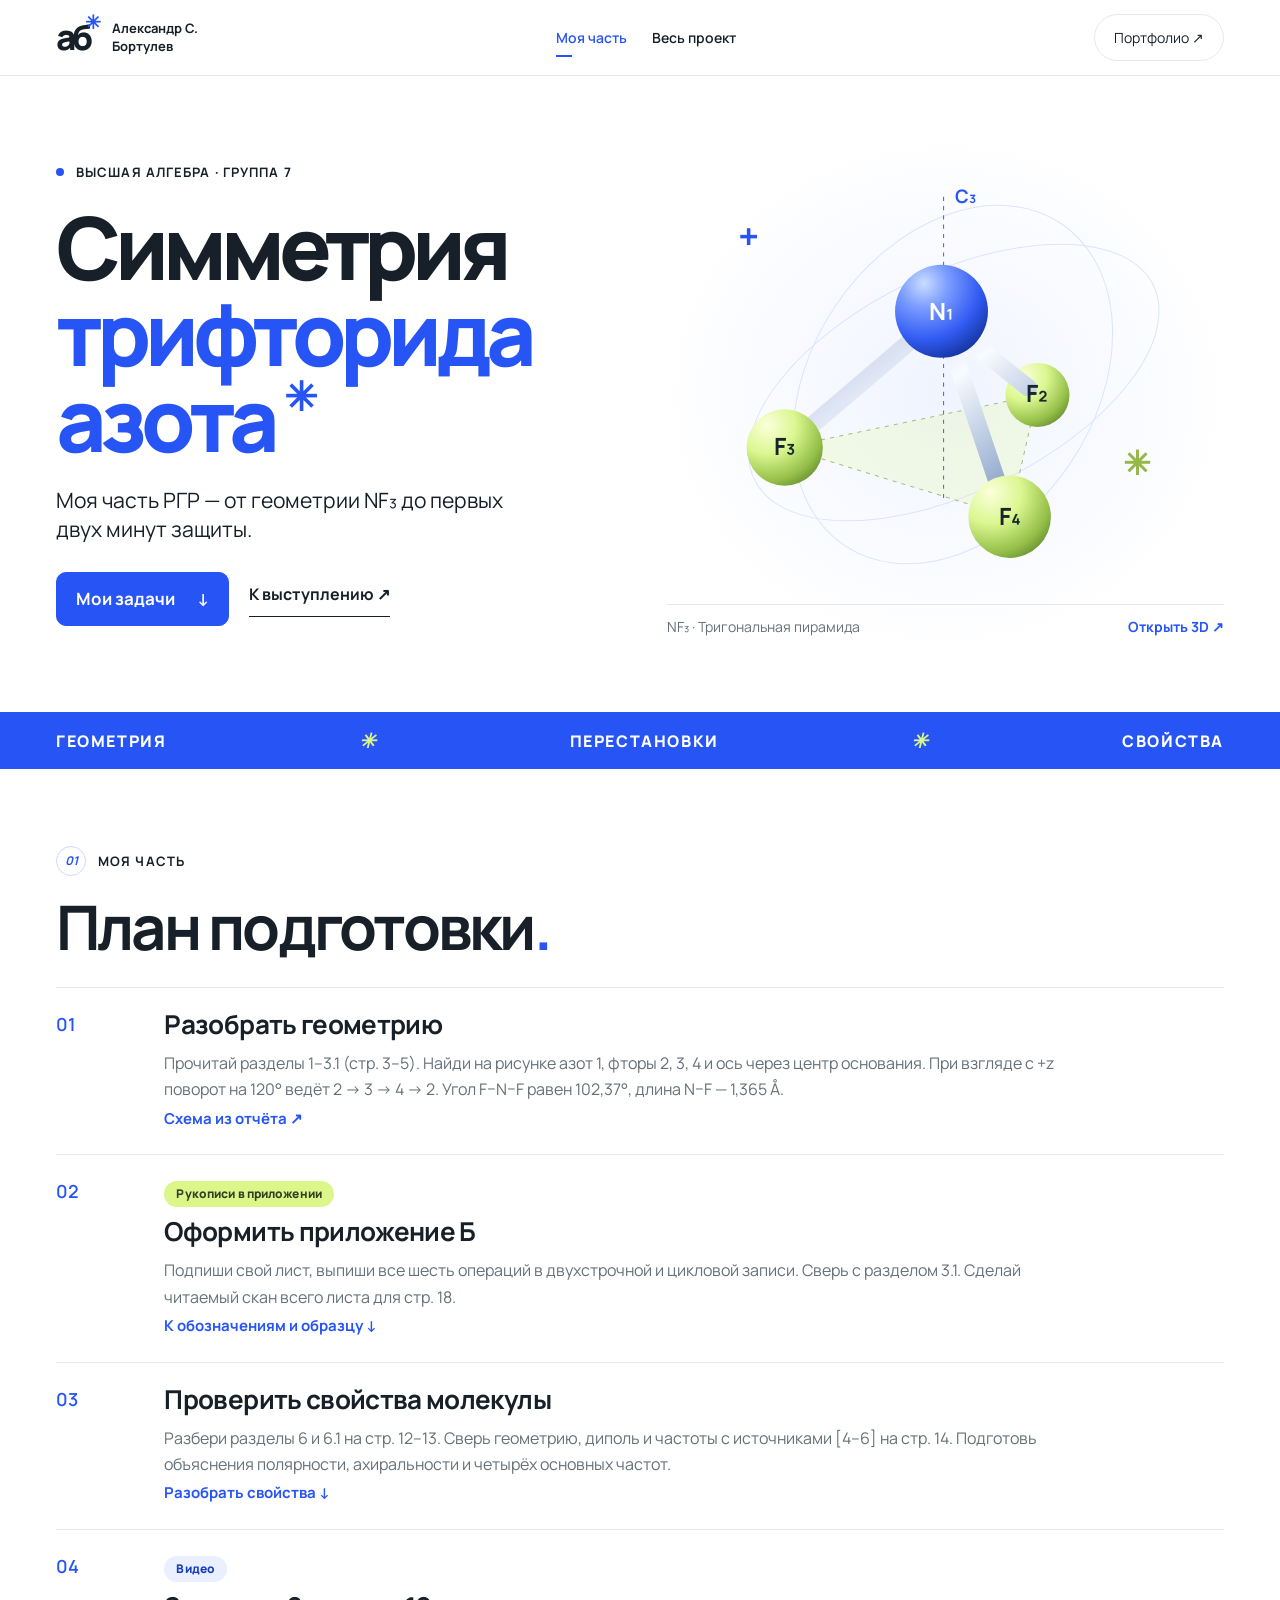
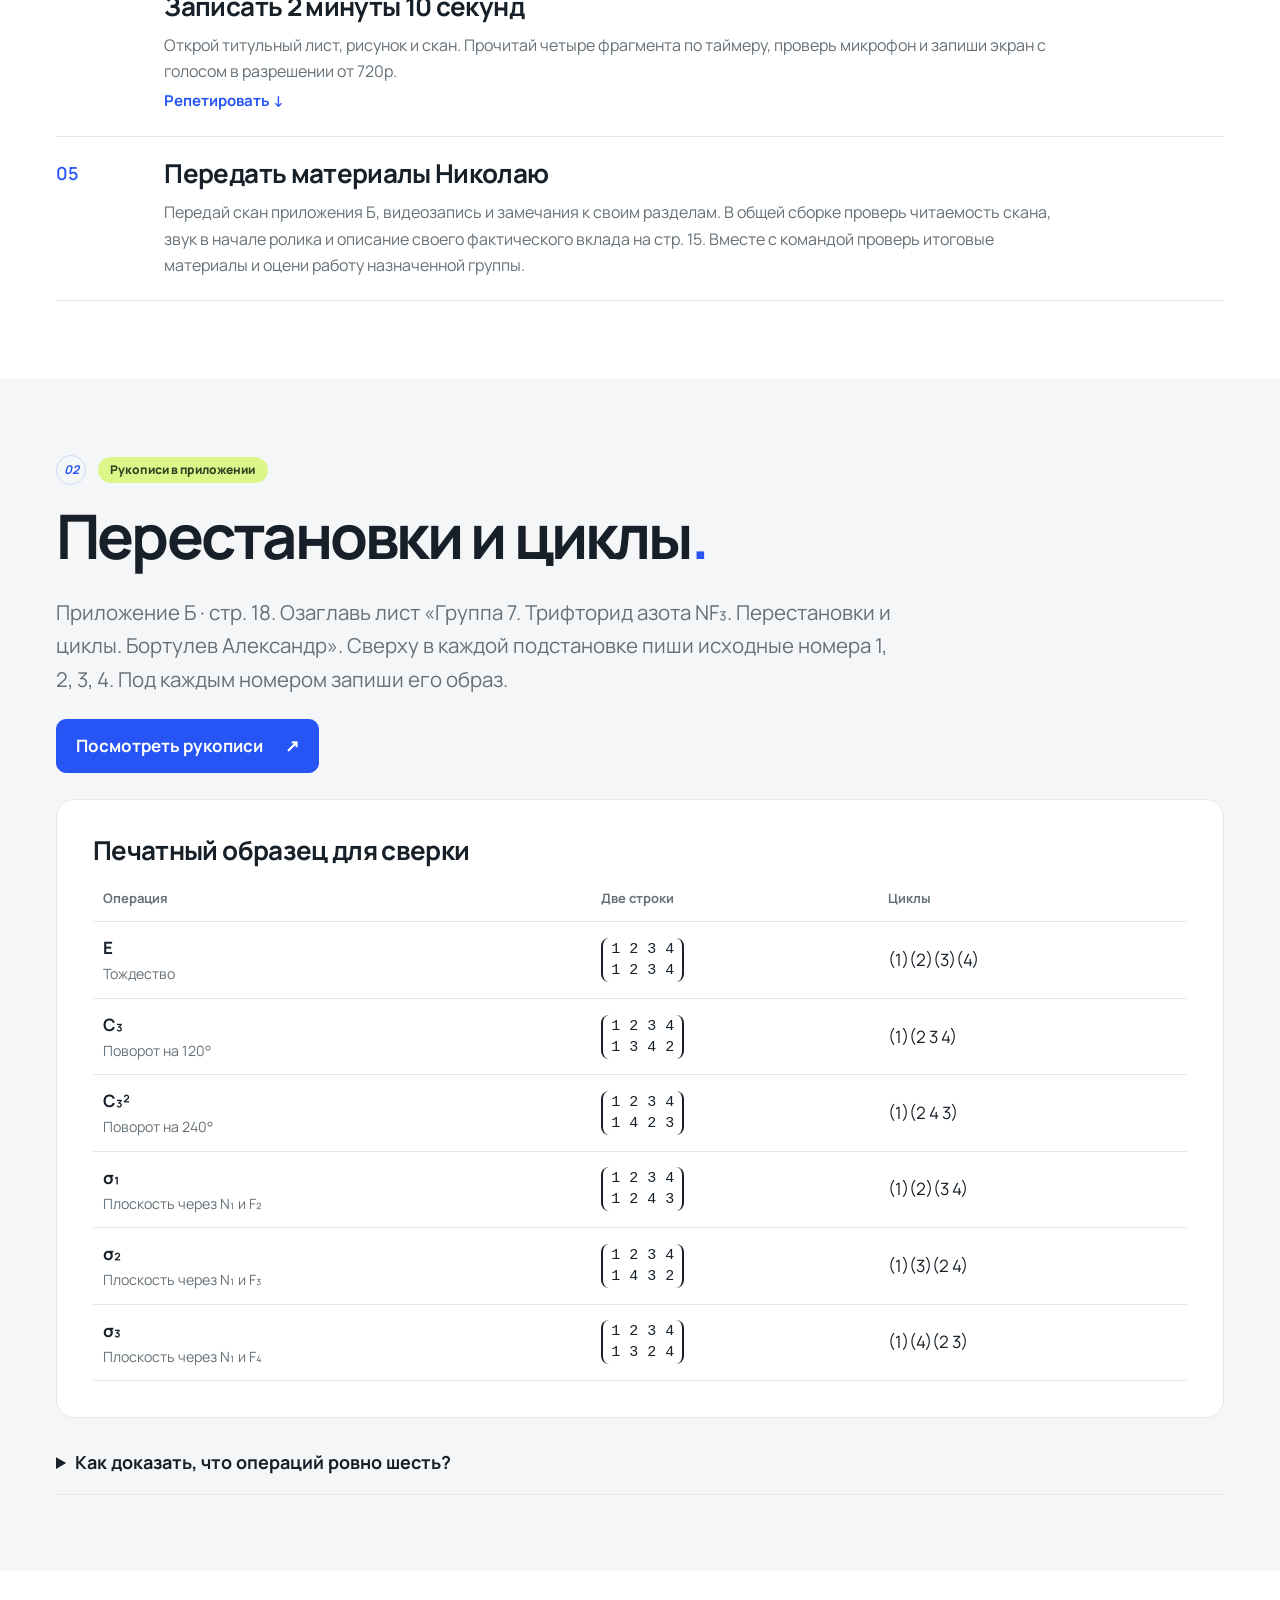
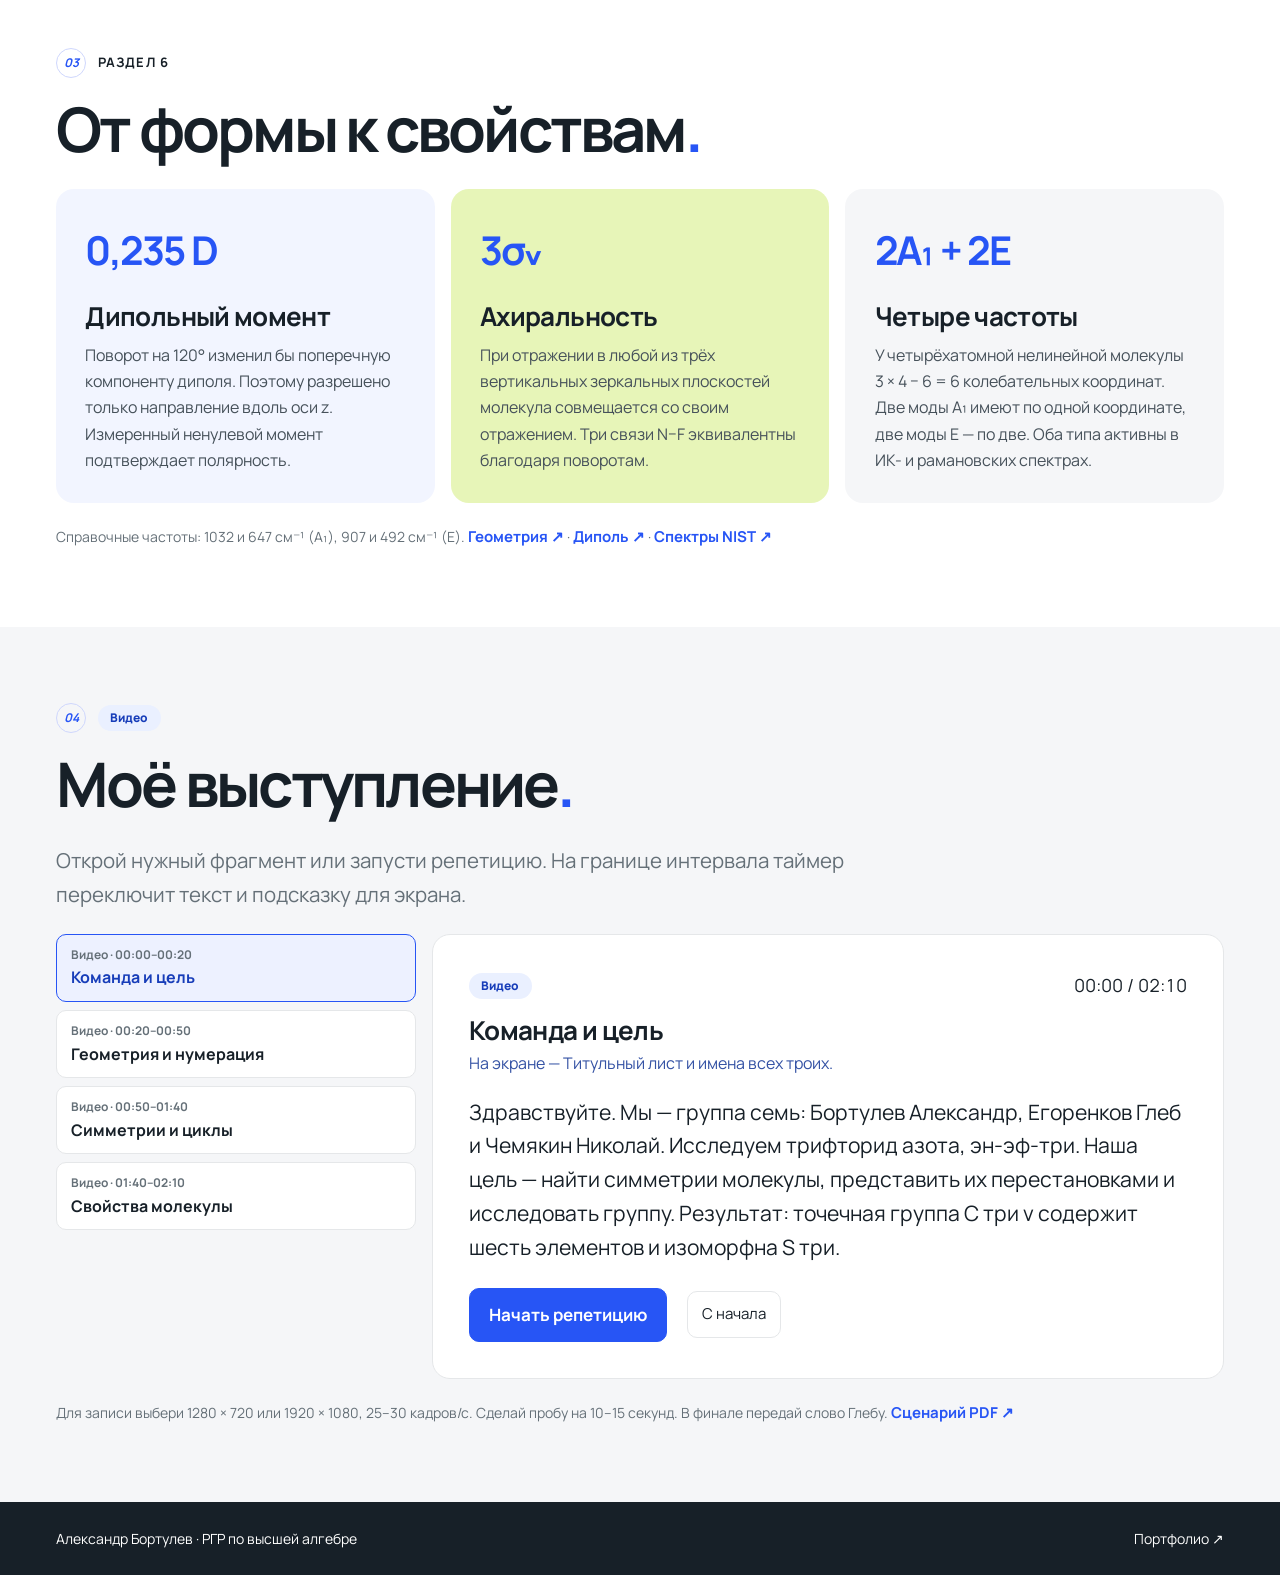
==== index.html @ 4c6bd837 "Add NF3 project, full report and presentation rehearsal" ====
<!doctype html><html lang="ru"><head><meta charset="utf-8"><meta name="viewport" content="width=device-width, initial-scale=1"><meta name="theme-color" content="#ffffff"><title>Симметрия NF₃ · Александр Бортулев</title><link rel="icon" href="assets/favicon.svg"><link rel="stylesheet" href="fonts.css"><link rel="stylesheet" href="portfolio.css"><link rel="stylesheet" href="study.css"><script src="assets/speech.js" defer></script><script src="assets/pages.js" defer></script><script src="study.js" defer></script></head><body><a class="skip-link" href="#main">К содержимому</a><header class="site-header"><div class="wrap nav-inner"><a class="brand" href="#personal"><span class="brand-mark">аб<span>✳</span></span><span class="brand-name">Александр С.<br>Бортулев</span></a><nav class="study-nav" aria-label="Основное меню"><a id="nav-personal" href="#personal">Моя часть</a><a id="nav-project" href="#project">Весь проект</a></nav><a class="nav-contact" href="https://bortulev-coder.github.io/Portfolio/">Портфолио ↗</a></div></header>
<main id="main"><div id="personal">
<section class="wrap mast"><div class="mast-copy"><div class="eyebrow"><i class="status-dot"></i> Высшая алгебра · Группа 7</div><h1>Симметрия<br><span class="blue">трифторида<br>азота</span><sup>✳</sup></h1><p class="lead">Моя часть РГР — от геометрии NF₃ до первых двух минут защиты.</p><div class="actions"><a class="button" href="#steps">Мои задачи <span>↓</span></a><a class="text-link" href="#video">К выступлению ↗</a></div></div>
<figure class="hero-fig"><svg viewBox="0 0 540 450" role="img" aria-label="Объёмная схема тригональной пирамиды. Азот 1 над тремя атомами фтора. Через азот и центр основания проходит ось C₃."><defs><radialGradient id="n" cx=".31" cy=".2" r=".84"><stop stop-color="#c9ddff"/><stop offset=".32" stop-color="#7a9bff"/><stop offset=".72" stop-color="#315bf3"/><stop offset="1" stop-color="#1738a7"/></radialGradient><radialGradient id="f" cx=".27" cy=".21" r=".87"><stop stop-color="#fbffdb"/><stop offset=".43" stop-color="#dbf790"/><stop offset=".84" stop-color="#94bf48"/><stop offset="1" stop-color="#719837"/></radialGradient><linearGradient id="bond" x2="1" y2="1"><stop stop-color="#aebddf"/><stop offset=".5" stop-color="#f8fbff"/><stop offset="1" stop-color="#7591be"/></linearGradient></defs><g fill="none" stroke="#dce4ff"><ellipse cx="278" cy="235" rx="215" ry="106" transform="rotate(-26 278 235)"/><ellipse cx="277" cy="237" rx="137" ry="188" transform="rotate(34 277 237)"/></g><path d="M114 298 359 247 332 365Z" fill="#e2f4ac" fill-opacity=".30" stroke="#a8bd85" stroke-dasharray="4 5"/><g stroke="#4668dc" stroke-dasharray="4 5"><path d="M268 55V347"/></g><g font-family="Manrope,sans-serif" font-weight="700"><text x="279" y="61" fill="#2755f5" font-size="18">C₃</text><circle cx="359" cy="247" r="31" fill="url(#f)"/><g stroke="url(#bond)" stroke-width="17" stroke-linecap="round"><path d="M270 176 350 240M257 177 121 293M268 177 327 352"/></g><circle cx="114" cy="298" r="37" fill="url(#f)"/><circle cx="332" cy="365" r="40" fill="url(#f)"/><circle cx="266" cy="166" r="45" fill="url(#n)"/><g text-anchor="middle" font-size="23" fill="#16262c"><text x="114" y="305">F₃</text><text x="359" y="254">F₂</text><text x="332" y="373">F₄</text><text x="266" y="174" fill="white">N₁</text></g><text x="69" y="107" font-size="36" fill="#2755f5">+</text><text x="442" y="325" font-size="32" fill="#96b749">✳</text></g></svg><figcaption><span>NF₃ · Тригональная пирамида</span><a href="assets/model.html">Открыть 3D ↗</a></figcaption></figure></section>
<div class="strip"><div class="wrap"><span>ГЕОМЕТРИЯ</span><i>✳</i><span>ПЕРЕСТАНОВКИ</span><i>✳</i><span>СВОЙСТВА</span></div></div>
<section class="wrap chapter" id="steps"><div class="section-title"><div class="eyebrow"><i class="section-num">01</i> Моя часть</div><h2>План подготовки<span class="blue">.</span></h2></div>
<div class="plan"><article><b>01</b><div><h3>Разобрать геометрию</h3><p>Прочитай разделы 1–3.1 (стр. 3–5). Найди на рисунке азот 1, фторы 2, 3, 4 и ось через центр основания. При взгляде с +z поворот на 120° ведёт 2 → 3 → 4 → 2. Угол F–N–F равен 102,37°, длина N–F — 1,365 Å.</p><a href="assets/scheme.png">Схема из отчёта ↗</a></div></article>
<article><b>02</b><div><span class="tag lime">Рукописи в приложении</span><h3>Оформить приложение Б</h3><p>Подпиши свой лист, выпиши все шесть операций в двухстрочной и цикловой записи. Сверь с разделом 3.1. Сделай читаемый скан всего листа для стр. 18.</p><a href="#manuscript">К обозначениям и образцу ↓</a></div></article>
<article><b>03</b><div><h3>Проверить свойства молекулы</h3><p>Разбери разделы 6 и 6.1 на стр. 12–13. Сверь геометрию, диполь и частоты с источниками [4–6] на стр. 14. Подготовь объяснения полярности, ахиральности и четырёх основных частот.</p><a href="#properties">Разобрать свойства ↓</a></div></article>
<article><b>04</b><div><span class="tag">Видео</span><h3>Записать 2 минуты 10 секунд</h3><p>Открой титульный лист, рисунок и скан. Прочитай четыре фрагмента по таймеру, проверь микрофон и запиши экран с голосом в разрешении от 720p.</p><a href="#video">Репетировать ↓</a></div></article>
<article><b>05</b><div><h3>Передать материалы Николаю</h3><p>Передай скан приложения Б, видеозапись и замечания к своим разделам. В общей сборке проверь читаемость скана, звук в начале ролика и описание своего фактического вклада на стр. 15. Вместе с командой проверь итоговые материалы и оцени работу назначенной группы.</p></div></article></div></section>
<section class="tint" id="manuscript"><div class="wrap chapter"><div class="eyebrow"><i class="section-num">02</i> <span class="tag lime">Рукописи в приложении</span></div><h2>Перестановки и циклы<span class="blue">.</span></h2><p class="intro">Приложение Б · стр. 18. Озаглавь лист «Группа 7. Трифторид азота NF₃. Перестановки и циклы. Бортулев Александр». Сверху в каждой подстановке пиши исходные номера 1, 2, 3, 4. Под каждым номером запиши его образ.</p><button class="button" id="show-manuscript">Посмотреть рукописи <span>↗</span></button>
<div class="sheet"><h3>Печатный образец для сверки</h3><div class="tablewrap"><table><thead><tr><th>Операция</th><th>Две строки</th><th>Циклы</th></tr></thead><tbody id="perm"></tbody></table></div></div><details><summary>Как доказать, что операций ровно шесть?</summary><p>Каждая симметрия фиксирует единственный атом азота и переставляет три фтора. Четыре ядра не лежат в одной плоскости, поэтому их образы однозначно задают преобразование пространства. Перестановок фторов всего 3! = 6. В таблице все шесть реализованы. Точечная группа — C₃ᵥ.</p></details></div></section>
<section class="wrap chapter" id="properties"><div class="eyebrow"><i class="section-num">03</i> Раздел 6</div><h2>От формы к свойствам<span class="blue">.</span></h2><div class="cards"><article><strong>0,235 D</strong><h3>Дипольный момент</h3><p>Поворот на 120° изменил бы поперечную компоненту диполя. Поэтому разрешено только направление вдоль оси z. Измеренный ненулевой момент подтверждает полярность.</p></article><article><strong>3σᵥ</strong><h3>Ахиральность</h3><p>При отражении в любой из трёх вертикальных зеркальных плоскостей молекула совмещается со своим отражением. Три связи N–F эквивалентны благодаря поворотам.</p></article><article><strong>2A₁ + 2E</strong><h3>Четыре частоты</h3><p>У четырёхатомной нелинейной молекулы 3 × 4 − 6 = 6 колебательных координат. Две моды A₁ имеют по одной координате, две моды E — по две. Оба типа активны в ИК- и рамановских спектрах.</p></article></div><p class="sources">Справочные частоты: 1032 и 647 см⁻¹ (A₁), 907 и 492 см⁻¹ (E). <a href="https://cccbdb.nist.gov/expgeom2x.asp?casno=7783542&amp;charge=0">Геометрия ↗</a> · <a href="https://cccbdb.nist.gov/exp2x.asp?casno=7783542&amp;charge=0">Диполь ↗</a> · <a href="https://webbook.nist.gov/cgi/cbook.cgi?ID=C7783542&amp;Mask=800">Спектры NIST ↗</a></p></section>
<section class="tint" id="video"><div class="wrap chapter"><div class="eyebrow"><i class="section-num">04</i> <span class="tag">Видео</span></div><h2>Моё выступление<span class="blue">.</span></h2><p class="intro">Открой нужный фрагмент или запусти репетицию. На границе интервала таймер переключит текст и подсказку для экрана.</p><div class="rehearse"><div class="segments" id="segments" aria-label="Фрагменты выступления"></div><div class="cue"><div class="cue-top"><span class="tag">Видео</span><span id="clock">00:00 / 02:10</span></div><h3 id="cue-title"></h3><p class="cue-screen" id="cue-screen"></p><blockquote id="cue-text"></blockquote><div class="controls"><button class="button" id="play">Начать репетицию</button><button class="plain" id="reset">С начала</button></div></div></div><p class="sources">Для записи выбери 1280 × 720 или 1920 × 1080, 25–30 кадров/с. Сделай пробу на 10–15 секунд. В финале передай слово Глебу. <a href="assets/speech.pdf#page=2">Сценарий PDF ↗</a></p></div></section></div>
<div id="project" hidden><section class="wrap chapter"><div class="eyebrow"><i class="status-dot"></i> Высшая алгебра · Группа 7</div><h1 class="project-title">Весь <span class="blue">проект.</span></h1><p class="intro">Симметрии трифторида азота. Шесть пространственных преобразований NF₃ действуют на трёх атомах фтора как все перестановки группы S₃.</p><div class="actions"><a class="button" href="#reader">Читать весь отчёт ↓</a><a class="text-link" href="assets/materials.zip" download>Скачать комплект ↓</a></div>
<div class="cards team"><article><span class="tag">00:00–02:10 · Видео</span><h3>Александр Бортулев</h3><p>⅓ работы. Геометрия, точечная группа, перестановки и свойства. Разделы 1–3.1 и 6, приложение Б.</p></article><article><span class="tag">02:10–04:20 · Видео</span><h3>Глеб Егоренков</h3><p>⅓ работы. Таблица Кэли, аксиомы, подгруппы, классы сопряжённости и порождающие. Разделы 3.2–3.5, приложение А.</p></article><article><span class="tag">04:20–06:30 · Видео</span><h3>Николай Чемякин</h3><p>⅓ работы. Изоморфизм, модель и анимации, сборка отчёта и монтаж. Разделы 4–5 и 7, приложение В.</p></article></div></section>
<section class="tint" id="reader"><div class="wrap chapter"><div class="eyebrow">РГР · 19 страниц</div><h2>Полный отчёт<span class="blue">.</span></h2><p class="intro">Выбери раздел в оглавлении. Здесь доступны все страницы, включая доказательства, литературу, описание помощи ИИ и приложения.</p><div class="reader-bar"><label>Страница <select id="pages"></select></label><div><button class="plain" id="prev" aria-label="Предыдущая страница">←</button> <button class="plain" id="next" aria-label="Следующая страница">→</button></div></div><figure class="paper"><img id="pdfpage" src="assets/pages/1.webp" alt="Страница 1. Титульный лист"></figure><details><summary>Текст открытой страницы</summary><pre id="accessible-page"></pre></details><div class="actions"><a class="text-link" href="assets/report.pdf">Открыть PDF ↗</a><a class="text-link" href="assets/report.docx" download>Скачать Word ↓</a></div></div></section>
<section class="wrap chapter" id="visuals"><div class="eyebrow">Разделы 3–5</div><h2>Группа в действии<span class="blue">.</span></h2><p class="intro">В таблице Кэли первой применяется операция столбца. Поэтому rσ₁ = σ₃, а σ₁r = σ₂. Все шесть симметрий дают разные перестановки трёх фторов, а композиция сохраняется. Отсюда C₃ᵥ ≅ S₃ ≅ D₃.</p><div class="cards media"><article><img src="assets/scheme.png" alt="Схема оси и трёх плоскостей симметрии"><h3>Интерактивная молекула</h3><p>Запускай повороты и отражения и следи за номерами атомов.</p><a class="text-link" href="assets/model.html">Открыть модель ↗</a></article><article><img src="assets/subgroups.png" alt="Диаграмма включения шести подгрупп"><h3>Шесть подгрупп</h3><p>Единичная, вся группа, группа трёх вращений и три подгруппы отражений порядка два. Три класса сопряжённости — {E}, {r, r²}, {σ₁, σ₂, σ₃}.</p></article></div><h3 class="subhead"><span class="tag">Видео</span> Демонстрация трёх классов</h3><video controls preload="none" poster="assets/scheme.png" src="assets/demo.mp4" aria-label="Демонстрация E, C₃ и σ₁, 55 секунд без звука"></video><p class="sources">55 секунд без звука для фрагмента Николая. Промежуточные кадры отражения условны. Отдельные анимации: <a href="assets/E.gif">Тождество</a> · <a href="assets/C3.gif">Поворот</a> · <a href="assets/sigma.gif">Отражение</a>.</p>
<h3 class="subhead">Файлы команды</h3><div class="files"><a href="assets/speech.pdf">Видео · сценарий всех троих <span>PDF ↗</span></a><a href="assets/verify_nf3.py" download>Проверка вычислений <span>PY ↓</span></a><a href="assets/checks.json" download>Результаты проверки <span>JSON ↓</span></a><a href="assets/NF3.xyz" download>Координаты атомов <span>XYZ ↓</span></a><a href="assets/NF3.mol" download>Молекулярная структура <span>MOL ↓</span></a><a href="assets/assessment.pdf">Форма взаимного оценивания <span>PDF ↗</span></a></div><p class="sources"><span class="tag lime">Рукописи в приложении</span> А — таблица Кэли Глеба, стр. 17. Б — подстановки и циклы Александра, стр. 18. <a href="#manuscript">Посмотреть рукописи ↗</a></p></section></div></main>
<footer><div class="wrap">Александр Бортулев · РГР по высшей алгебре <a href="https://bortulev-coder.github.io/Portfolio/">Портфолио ↗</a></div></footer>
<dialog id="gallery"><div class="dialog-head"><span class="tag lime">Рукописи в приложении</span><button class="plain" id="close-dialog" aria-label="Закрыть окно">Закрыть ×</button></div><h2>Приложение Б</h2><p>Фотография рукописи Александра пока не добавлена. Ниже — печатный образец для сверки с собственным листом.</p><div class="dialog-sheet" id="dialog-sheet"></div><a class="text-link" href="assets/report.pdf#page=18">Форма приложения Б ↗</a></dialog>
</body></html>
---- fonts.css ----
@font-face {
  font-family: 'Manrope';
  font-style: normal;
  font-weight: 400;
  font-display: swap;
  src: url(assets/manrope-400.ttf) format('truetype');
}
@font-face {
  font-family: 'Manrope';
  font-style: normal;
  font-weight: 500;
  font-display: swap;
  src: url(assets/manrope-500.ttf) format('truetype');
}
@font-face {
  font-family: 'Manrope';
  font-style: normal;
  font-weight: 600;
  font-display: swap;
  src: url(assets/manrope-600.ttf) format('truetype');
}
@font-face {
  font-family: 'Manrope';
  font-style: normal;
  font-weight: 700;
  font-display: swap;
  src: url(assets/manrope-700.ttf) format('truetype');
}
@font-face {
  font-family: 'Manrope';
  font-style: normal;
  font-weight: 800;
  font-display: swap;
  src: url(assets/manrope-800.ttf) format('truetype');
}
---- portfolio.css ----
:root{--blue:#2755f5;--ink:#172028;--muted:#657078;--line:#e5e7e9;--lime:#ddf68a;--paper:#f5f6f8;--ease:cubic-bezier(.2,.7,.2,1)}
body{overflow-x:clip}
img{height:auto}
.section-num.section-range{width:auto;min-width:46px;padding:0 8px;border-radius:30px;white-space:nowrap}
*{box-sizing:border-box}html{scroll-behavior:smooth;scroll-padding-top:110px}body{margin:0;background:#fff;color:var(--ink);font-family:Manrope,"Segoe UI",sans-serif;font-size:18px;line-height:1.65;-webkit-font-smoothing:antialiased}a{color:inherit;text-decoration:none}button,input{font:inherit}button,a,input,summary{-webkit-tap-highlight-color:transparent}button{cursor:pointer}button:disabled{cursor:not-allowed}a:focus-visible,button:focus-visible,summary:focus-visible,input:focus-visible{outline:3px solid var(--blue);outline-offset:5px}button{color:inherit}img{display:block;max-width:100%}h1,h2,h3,p,figure,blockquote{margin:0}h1,h2,h3{line-height:1.15;letter-spacing:-.045em}h1{font-size:clamp(64px,7.6vw,112px);font-weight:800}h2{font-size:clamp(38px,4.3vw,64px);font-weight:700}h3{font-size:26px;letter-spacing:-.025em}p{color:var(--muted)}.wrap{width:min(1320px,calc(100% - 112px));margin:auto}.blue{color:var(--blue)}.section{padding:110px 0}.eyebrow{font-size:13px;letter-spacing:.085em;text-transform:uppercase;font-weight:700;display:flex;align-items:center;gap:12px;line-height:1.5}.section-num{color:var(--blue);font-size:12px;border:1px solid #cfd7fd;border-radius:50%;width:30px;height:30px;display:inline-grid;place-items:center;letter-spacing:0;flex-shrink:0}.status-dot{display:inline-block;width:8px;height:8px;background:var(--blue);border-radius:50%;flex-shrink:0}.section-heading{display:flex;align-items:flex-end;justify-content:space-between;gap:40px;margin-bottom:56px}.section-heading h2{margin-top:25px}.section-heading>p{font-size:17px;max-width:320px;padding-bottom:4px}.text-link{border:0;border-bottom:1px solid currentColor;padding:0 0 8px;background:none;display:inline-flex;align-items:center;gap:28px;font-size:16px;font-weight:700;transition:color .2s,gap .2s}.text-link:hover{color:var(--blue);gap:37px}.button{display:inline-flex;gap:44px;align-items:center;justify-content:space-between;border:1px solid var(--blue);border-radius:10px;background:var(--blue);color:#fff;padding:18px 24px;font-size:17px;font-weight:700;transition:transform .25s,box-shadow .25s}.button:hover{transform:translateY(-3px);box-shadow:0 12px 24px #2755f526}.button:disabled{opacity:.45;transform:none;box-shadow:none}.pill{display:inline-flex;align-items:center;gap:9px;padding:6px 12px;border-radius:30px;background:#f1f4ff;font-size:13px;font-weight:700}.subtle{font-size:14px;color:var(--muted)}.sr-only{position:absolute;width:1px;height:1px;padding:0;margin:-1px;overflow:hidden;clip:rect(0,0,0,0);white-space:nowrap;border:0}.skip-link{position:fixed;left:20px;top:-100px;background:var(--blue);color:#fff;padding:12px 18px;z-index:100}.skip-link:focus{top:12px}.reading-progress{height:3px;position:fixed;top:0;left:0;width:100%;transform-origin:left;transform:scaleX(0);background:var(--blue);z-index:60}
.site-header{height:100px;position:sticky;top:0;background:#fffffff2;backdrop-filter:blur(16px);border-bottom:1px solid var(--line);z-index:50}.nav-inner{height:100%;display:flex;align-items:center;justify-content:space-between;gap:28px}.brand{display:flex;align-items:center;gap:13px;font-size:14px;font-weight:700;line-height:1.35}.brand-mark{font-size:35px;letter-spacing:-.12em;line-height:1;font-weight:800;position:relative;padding-right:10px;white-space:nowrap}.brand-mark>span{font-size:19px;letter-spacing:0;color:var(--blue);position:absolute;right:-2px;top:-7px}.brand-name{font-size:13px}.site-header nav{display:flex;gap:29px;align-items:center}.site-header nav a{font-size:14px;position:relative;white-space:nowrap;padding:11px 0;font-weight:600}.site-header nav a:hover,.site-header nav a[aria-current=page]{color:var(--blue)}.site-header nav a[aria-current=page]:after{content:"";position:absolute;bottom:3px;left:0;width:16px;height:2px;background:var(--blue)}.nav-contact{border:1px solid var(--line);border-radius:999px;padding:11px 19px;font-size:14px;display:flex;gap:28px;white-space:nowrap}.nav-contact:hover{border-color:var(--blue);color:var(--blue)}.menu-toggle{display:none}
.hero{min-height:700px;position:relative;padding-top:83px;overflow:hidden}.hero-copy{position:relative;z-index:3;pointer-events:none;width:63%}.hero-copy a{pointer-events:auto}.hero h1{margin-top:23px;line-height:1.02;letter-spacing:-.065em;position:relative;width:max-content}.hero-asterisk{font-size:53px;position:absolute;right:-56px;top:4px;color:var(--blue);animation:slow-spin 32s linear infinite}.hero-tagline{font-size:25px;line-height:1.5;letter-spacing:-.025em;color:var(--ink);margin-top:30px}.hero-topics{display:flex;gap:14px;align-items:center;font-size:13px;color:var(--muted);margin:19px 0 34px}.hero-topics i{font-style:normal;color:#b4bac1}.hero-visual{position:absolute;right:-50px;bottom:65px;width:65%;aspect-ratio:4/3}.hero-portrait{width:100%;height:100%;object-fit:contain;position:relative;z-index:1;mix-blend-mode:multiply}.levitating-button{position:absolute;top:49%;left:3.3%;width:24%;padding:17px 23px;display:flex;justify-content:space-between;align-items:center;gap:8px;border-radius:13px;background:var(--blue);color:white;box-shadow:0 17px 24px #2755f52b;z-index:5;font-size:19px;font-weight:700;animation:levitate 4.5s ease-in-out infinite}.levitating-button:hover{background:#123ede;box-shadow:0 20px 32px #2755f54a}.hero-sticker{position:absolute;right:3%;top:7%;z-index:2;display:flex;gap:13px;align-items:center;padding:15px 20px;background:#fff;border:1px solid var(--line);border-radius:12px;box-shadow:0 8px 30px #16213008;font-size:13px;transform:rotate(7deg)}.mini-star{color:var(--blue);font-size:28px}.orbit{position:absolute;border:1px solid #dde4ff;border-radius:50%;width:70%;height:92%;top:2%;left:29%;transform:rotate(-25deg)}.orbit-two{width:48%;height:83%;top:5%;left:33%;transform:rotate(35deg)}.floating-symbol{position:absolute;z-index:2;display:block;color:var(--blue);line-height:1}.symbol-one{font-size:42px;top:18%;left:30%}.symbol-two{font-size:33px;bottom:7%;right:5%;color:#b7d747}.hero-bottom{position:absolute;bottom:0;left:0;right:0;height:65px;border-top:1px solid var(--line);display:flex;justify-content:space-between;align-items:center;font-size:11px;text-transform:uppercase;letter-spacing:.08em;z-index:6;background:white}.hero-bottom a{display:flex;gap:15px}.marquee{overflow:hidden;background:var(--blue);color:white;margin-top:25px;transform:rotate(-1.2deg);padding:18px 0}.marquee>div{display:flex;gap:42px;align-items:center;white-space:nowrap;width:max-content;animation:marquee 65s linear infinite}.marquee span{font-size:21px;font-weight:700;letter-spacing:.06em}.marquee i{font-size:30px;font-style:normal;color:var(--lime);line-height:1}
.about-section{display:grid;grid-template-columns:1fr 1.6fr;gap:95px;padding-top:128px;padding-bottom:85px}.about-title h2{margin-top:27px}.handwritten{display:block;margin-top:24px;font-size:14px;color:var(--muted);transform:rotate(-4deg);width:max-content}.bio{font-size:24px;line-height:1.7;color:var(--ink);letter-spacing:-.018em}.about-pills{display:flex;gap:10px;flex-wrap:wrap;margin-top:30px}.about-pills>span{display:inline-flex;align-items:center;gap:9px;border:1px solid var(--line);border-radius:30px;font-size:12px;padding:8px 12px}.dashboard-section{border-top:1px solid var(--line)}.dashboard-stage{position:relative;display:grid;grid-template-columns:1.35fr 1fr;min-height:645px;margin-top:-10px}.metrics-grid{display:grid;grid-template-columns:1fr 1fr;gap:18px;align-content:center;position:relative;z-index:3}.metric{padding:27px 30px 29px;border-radius:18px;display:flex;flex-direction:column;min-height:215px;transition:transform .3s var(--ease),box-shadow .3s;position:relative;overflow:hidden}.metric:hover{transform:translateY(-7px)!important;box-shadow:0 14px 30px #17202812}.metric-top{display:flex;justify-content:space-between;font-size:11px;font-weight:600;text-transform:uppercase;letter-spacing:.07em}.metric-value{font-size:66px;line-height:1.2;letter-spacing:-.06em;margin:15px 0 7px;font-weight:800}.metric-label{font-size:14px;line-height:1.6;max-width:230px}.metric-0{background:#f4f3ef}.metric-1{background:var(--blue);color:#fff}.metric-2{background:var(--lime)}.metric-3{background:#f1f4ff}.metric-0 .metric-value{font-size:52px;line-height:1.5}.metric-line{position:absolute;bottom:0;right:-20px;width:150px;height:150px;border:1px solid #ffffff50;border-radius:50%;transform:translateY(70%)}.dashboard-note{grid-column:1/-1;display:flex;align-items:center;gap:15px;color:var(--muted);font-size:13px;line-height:1.7;padding:6px 5px}.dashboard-note>span{font-size:30px;color:var(--blue)}.thinker{position:relative;min-height:645px;align-self:end}.thinker img{height:660px;width:100%;object-fit:contain;position:relative;z-index:1;mix-blend-mode:multiply}.thinker-orbit{position:absolute;border:1px solid #dee4f7;border-radius:50%;height:75%;width:75%;top:14%;left:14%;transform:rotate(25deg)}.thinker-badge{position:absolute;right:-12px;top:36%;z-index:2;background:white;border:1px solid var(--line);box-shadow:0 12px 25px #17202809;border-radius:12px;padding:17px 22px;display:flex;flex-direction:column;font-size:16px;transform:rotate(5deg)}.thinker-badge small{font-size:11px;color:var(--muted);margin-top:4px}.subjects-panel{border-top:1px solid var(--line);padding-top:32px;margin-top:30px}.subjects-panel h3{font-size:14px;letter-spacing:0;font-weight:600}.subjects{display:flex;flex-wrap:wrap;gap:10px;margin-top:22px}.subject{font-size:14px;white-space:nowrap;padding:10px 16px;background:#f5f6f8;border-radius:8px}.olympiad-section{border-top:1px solid var(--line)}.outline-star{font-size:110px;color:var(--blue);line-height:1}.olympiad-grid{display:grid;grid-template-columns:1.2fr 1fr;gap:75px}.olympiad-content h3{font-size:22px;line-height:1.4;margin-bottom:26px}.achievement-list{list-style:none;padding:0;margin:0}.achievement-list li{padding:16px 0 16px 24px;border-bottom:1px solid var(--line);font-size:17px;position:relative;line-height:1.7}.achievement-list li:before{content:"";width:5px;height:5px;border-radius:50%;background:var(--blue);position:absolute;left:2px;top:29px}.achievement-list li:last-child{border-bottom:0}.photo-frame{background:#f2ecdf;padding:10px 10px 0;border-radius:3px;box-shadow:0 14px 25px #3227140b}.photo-frame img{width:100%;object-fit:cover}.photo-frame figcaption{padding:15px 8px;display:flex;justify-content:space-between;font-size:12px;color:#6d6559}.olympiad-photo{transform:rotate(3deg);margin:5px 5px 45px}.olympiad-photo img{aspect-ratio:1.4;object-position:center}.olympiad-dashboard{border:1px solid var(--line);padding:28px 30px;border-radius:16px;background:#fff}.olympiad-count{display:flex;align-items:center;gap:20px;margin:17px 0 25px}.olympiad-count strong{font-size:70px;line-height:1;color:var(--blue);letter-spacing:-.06em}.olympiad-count span{font-size:15px;color:var(--muted);line-height:1.5}.dot-chart{display:flex;flex-wrap:wrap;gap:8px;margin-bottom:25px}.dot-chart i{width:27px;height:27px;border-radius:50%;transition:transform .25s}.dot-chart i:hover{transform:scale(1.25)}.dot-chem{background:var(--blue)}.dot-code{background:#a4b7ff}.dot-bio{background:#b5d35d}.chart-legend{display:grid;gap:10px;font-size:13px}.chart-legend>span{display:flex;align-items:center;gap:8px}.chart-legend i{width:8px;height:8px;border-radius:50%;display:inline-block}.chart-legend b{margin-left:auto}.small-callout{display:flex;align-items:center;gap:20px;margin:34px 15px}.small-callout-star{font-size:55px;color:var(--blue);line-height:1}.small-callout p{font-size:19px;color:var(--ink);letter-spacing:-.02em}.education-section{border-top:1px solid var(--line)}.achievement-details{border-top:1px solid var(--line)}.achievement-details:last-child{border-bottom:1px solid var(--line)}.achievement-details summary{list-style:none;display:flex;align-items:center;gap:30px;cursor:pointer;padding:30px 0}.achievement-details summary::-webkit-details-marker{display:none}.detail-number{font-size:18px;color:var(--blue);width:50px;flex-shrink:0}.detail-kicker{font-size:11px;text-transform:uppercase;letter-spacing:.075em;color:var(--muted);display:block;margin-bottom:10px}.achievement-details h3{font-size:25px;font-weight:600;letter-spacing:-.025em;line-height:1.35}.detail-toggle{margin-left:auto;min-width:43px;height:43px;display:grid;place-items:center;border:1px solid var(--line);border-radius:50%;font-size:25px;font-weight:400;transition:transform .25s,background .25s}.achievement-details[open] .detail-toggle{transform:rotate(45deg);background:var(--blue);color:#fff;border-color:var(--blue)}.achievement-details summary:hover h3{color:var(--blue)}.detail-body{padding:0 65px 35px 80px;max-width:1130px}.detail-body li{font-size:17px}.courses-section{padding-top:20px}.course-overview{display:grid;grid-template-columns:1fr 1fr;gap:60px;padding:45px;background:#f5f6fa;border-radius:20px;margin-bottom:46px}.course-summary h3{font-size:45px;letter-spacing:-.04em;margin:16px 0 25px}.course-summary h3 span{color:var(--blue);margin-left:30px}.course-totals{display:flex;gap:40px}.course-totals>div{display:flex;flex-direction:column}.course-totals b{font-size:48px;letter-spacing:-.05em;line-height:1.3}.course-totals span{font-size:12px;line-height:1.5;color:var(--muted);max-width:130px}.course-chart p{font-size:13px;font-weight:700;color:var(--ink);margin-bottom:23px}.bar-row{display:grid;grid-template-columns:145px 1fr 15px;gap:12px;align-items:center;margin-top:13px;font-size:12px}.bar-track{height:12px;background:#e5e8ef;border-radius:3px;overflow:hidden}.bar-track>span{height:100%;width:var(--bar);background:var(--bar-color);display:block;border-radius:3px;transform-origin:left;animation:grow-bar 1.5s var(--ease) both}.source-heading{font-size:22px;line-height:1.5;margin-bottom:25px}.course-controls{display:flex;gap:24px;align-items:center;justify-content:space-between}.filter-list{display:flex;gap:7px;flex-wrap:wrap}.filter-list button{border:1px solid var(--line);border-radius:30px;background:#fff;padding:9px 16px;font-size:13px;font-weight:600;transition:background .2s,color .2s,border-color .2s}.filter-list button[aria-pressed=true]{background:var(--ink);color:white;border-color:var(--ink)}.filter-list button:hover{border-color:var(--blue)}.filter-list button>span{font-size:10px;opacity:.65;margin-left:9px}.search-box{display:flex;align-items:center;gap:9px;border-bottom:1px solid #a8afb5;padding:7px 0;flex-shrink:0}.search-box>span:not(.sr-only){font-size:24px;line-height:1}.search-box input{border:0;max-width:160px;font-size:14px;background:transparent;padding:4px}.filter-status{font-size:12px;margin-top:18px;margin-bottom:8px}.course-list{list-style:none;padding:0;margin:0;display:grid;grid-template-columns:1fr 1fr;column-gap:35px}.course-list li{display:flex;gap:18px;align-items:flex-start;padding:23px 0;border-top:1px solid var(--line);font-size:15px;line-height:1.7}.course-num{font-size:10px;color:var(--muted);padding-top:4px}.course-check{color:var(--blue);margin-left:auto;padding-left:5px}.course-list .source-text{flex:1}.course-list li[hidden]{display:none}.empty-state{padding:50px;background:var(--paper);border-radius:12px;margin:25px 0}.courses-section #additional{margin-top:55px}.quote-section{background:var(--blue);color:white;padding:75px 0}.quote-inner{position:relative;padding-left:85px}.quote-mark{position:absolute;top:-18px;left:0;font-size:120px;color:var(--lime);font-family:Georgia,serif;line-height:1}.quote-inner blockquote{font-size:clamp(24px,2.6vw,38px);line-height:1.55;letter-spacing:-.025em;max-width:1120px}.quote-author{font-size:14px;display:flex;gap:30px;align-items:center;margin-top:30px;opacity:.8}.next-section{display:grid;grid-template-columns:1fr 1fr;padding-top:65px;padding-bottom:0;min-height:700px;align-items:center;overflow:hidden}.next-copy{padding:40px 0 65px;position:relative;z-index:2}.next-copy h2{margin-top:25px}.next-links{margin-top:35px}.next-links>a{display:flex;justify-content:space-between;align-items:center;padding:18px 0;border-bottom:1px solid var(--line);font-size:22px;max-width:460px;font-weight:600;transition:color .25s,padding .25s}.next-links small{display:block;font-size:11px;color:var(--muted);font-weight:400;letter-spacing:.025em}.next-links>a:hover{padding-left:10px;color:var(--blue)}.hat-portrait{position:relative;align-self:end}.hat-portrait img{height:650px;width:100%;object-fit:contain;object-position:bottom}.hat-note{position:absolute;top:29%;right:2%;font-size:14px;background:var(--lime);border-radius:8px;padding:12px 19px;transform:rotate(8deg)}.site-footer{border-top:1px solid var(--line);display:flex;justify-content:space-between;align-items:center;gap:25px;padding-top:30px;padding-bottom:30px}.footer-note{font-size:12px;color:var(--muted)}.to-top{font-size:13px;font-weight:600}
.page-intro{display:flex;justify-content:space-between;align-items:center;padding-top:75px;padding-bottom:65px;gap:40px}.page-intro h1{font-size:clamp(52px,6.8vw,95px);margin-top:28px;line-height:1.1}.page-intro p{font-size:20px;line-height:1.7;margin-top:30px}.page-art{font-size:165px;color:var(--blue);line-height:1;padding:20px;display:block}.projects-body{padding-bottom:75px}.project-toolbar{border-top:1px solid var(--line);padding:28px 0 40px;display:flex;justify-content:space-between;gap:25px;align-items:center}.projects-grid{display:grid;grid-template-columns:1fr 1fr;column-gap:38px;row-gap:65px}.project-card{display:block}.project-image{aspect-ratio:1.5;position:relative;overflow:hidden;border-radius:15px;background:#eee}.project-image img{width:100%;height:100%;object-fit:cover;transition:transform .6s var(--ease)}.project-image-chemistry{background:#fff}
.project-image-chemistry img{object-fit:contain}
.project-card:hover .project-image img{transform:scale(1.045)}.project-open{position:absolute;right:18px;top:18px;width:45px;height:45px;border-radius:50%;display:grid;place-items:center;background:white;font-size:22px;transition:background .2s,color .2s}.project-card:hover .project-open{background:var(--blue);color:white}.project-type{position:absolute;left:18px;bottom:18px;background:white;padding:5px 12px;border-radius:30px;font-size:10px;font-weight:600}.project-meta{display:flex;justify-content:space-between;margin:23px 0 14px;font-size:10px;color:var(--muted);letter-spacing:.075em}.project-card h2{font-size:29px;line-height:1.3;letter-spacing:-.03em}.project-card h3{font-size:16px;letter-spacing:0;font-weight:600;color:var(--blue);margin-top:13px}.project-card p{font-size:15px;line-height:1.8;margin-top:8px;max-width:450px}.project-bottom{border-top:1px solid var(--line);margin-top:65px;padding-top:30px;display:flex;justify-content:space-between;gap:20px;align-items:center;font-size:18px}.empty-projects{text-align:center;padding:90px 20px;background:var(--paper);border-radius:18px}.empty-projects>span{font-size:65px;line-height:1;color:var(--blue)}.empty-projects h2{font-size:36px;margin-top:20px}.empty-projects p{font-size:18px;margin:20px auto;max-width:550px}.empty-projects .button{margin-top:15px}.event-art{font-size:220px;transform:rotate(-10deg)}.events-body{padding:20px 0 90px}.events-body>.section-heading{border-top:1px solid var(--line);padding-top:35px;margin-bottom:35px;align-items:center}.events-body>.section-heading h2{font-size:26px;letter-spacing:-.02em;margin:0}.count-pill{border:1px solid var(--line);padding:4px 14px;border-radius:30px;font-size:13px}.event-card{display:grid;grid-template-columns:1fr 1.2fr;border:1px solid var(--line);border-radius:18px;overflow:hidden}.event-visual{background:var(--blue);color:white;padding:45px;position:relative;overflow:hidden;min-height:440px;display:flex;flex-direction:column;justify-content:center}.event-small{font-size:14px;font-weight:700;letter-spacing:.13em;position:relative}.event-visual>strong{font-size:64px;font-weight:800;line-height:1.2;letter-spacing:-.05em;margin:13px 0;position:relative}.event-visual>strong>span{font-size:62px;color:var(--lime);margin-left:12px}.event-visual-bottom{display:flex;justify-content:space-between;align-items:center;font-size:20px;line-height:1.5;margin-top:28px;position:relative}.event-visual-bottom>span:last-child{font-size:65px;color:var(--lime)}.event-orbit{position:absolute;width:400px;height:400px;border:1px solid #ffffff20;top:-30px;right:-160px;border-radius:50%}.event-content{padding:45px}.event-content h3{font-size:30px;line-height:1.4;margin:24px 0 18px}.event-content p{font-size:16px;line-height:1.8;margin-bottom:28px;max-width:410px}.event-note{display:block;font-size:12px;color:var(--muted);margin-top:14px}.events-footer{display:flex;justify-content:space-between;align-items:center;gap:20px;padding-top:40px}.events-footer p{font-size:16px}dialog{border:1px solid var(--line);border-radius:20px;padding:45px;width:min(630px,calc(100% - 32px));color:var(--ink);box-shadow:0 25px 100px #17202826;max-height:90vh;overflow:auto}dialog::backdrop{background:#17202860;backdrop-filter:blur(6px)}.dialog-close{position:absolute;top:14px;right:17px;border:0;background:none;font-size:30px;line-height:1}dialog h2{font-size:34px;line-height:1.3;margin:22px 0}dialog p{font-size:16px}dialog dl{margin:25px 0}dialog dl>div{display:flex;justify-content:space-between;padding:10px 0;border-bottom:1px solid var(--line);font-size:14px}dialog dd{margin:0;color:var(--muted)}dialog .text-link{margin-top:25px;display:table}
.channels-body{display:grid;grid-template-columns:1.1fr 1fr;gap:70px;align-items:center;padding:30px 0 100px}.channel-photos{position:relative;min-height:600px}.channel-photo{position:absolute;width:62%}.channel-photo img{aspect-ratio:.8;object-fit:cover;object-position:50% 45%}.red-photo{top:0;left:0;transform:rotate(-7deg)}.turquoise-photo{right:0;top:160px;transform:rotate(8deg)}.turquoise-photo img{object-position:50% 35%}.photo-caption-note{position:absolute;left:0;bottom:0;font-size:13px;color:var(--muted);transform:rotate(-4deg)}.channel-link{display:flex;align-items:center;gap:22px;border-top:1px solid var(--line);padding:29px 0;transition:padding .25s}.channel-link:last-of-type{border-bottom:1px solid var(--line)}.channel-link:hover{padding-left:10px;color:var(--blue)}.channel-logo{width:52px;height:52px;flex-shrink:0;border-radius:14px;display:grid;place-items:center;background:#f3f5ff;color:var(--blue);font-size:22px;font-weight:800;letter-spacing:-.04em}.channel-logo.rutube{color:#131c35;background:#f1f3f6}.channel-label{display:flex;flex-direction:column;gap:7px}.channel-label strong{font-size:24px;line-height:1.3;letter-spacing:-.025em}.channel-label>span{font-size:13px;color:var(--muted)}.channel-arrow{margin-left:auto;font-size:28px}.channel-signoff{display:flex;gap:10px;align-items:center;font-size:13px;color:var(--muted);margin-top:25px}.channel-signoff .status-dot{background:#97b743}
[hidden]{display:none!important}.motion-enabled .reveal{opacity:0;translate:0 22px;transition:opacity .75s var(--ease),translate .75s var(--ease)}.motion-enabled .reveal.visible{opacity:1;translate:0 0}[data-parallax]{translate:var(--px,0px) var(--py,0px);transition:translate .5s ease-out}@keyframes slow-spin{to{rotate:360deg}}@keyframes levitate{0%,100%{transform:translateY(0) rotate(-4deg)}50%{transform:translateY(-9px) rotate(-2deg)}}@keyframes marquee{to{transform:translateX(-50%)}}@keyframes grow-bar{from{transform:scaleX(0)}to{transform:scaleX(1)}}
@media(min-width:1600px){.hero{min-height:760px}.hero-visual{width:67%}.hero h1{font-size:116px}.hero-copy{padding-top:10px}}
@media(max-width:1200px){.wrap{width:calc(100% - 72px)}.site-header nav{gap:20px}.nav-contact{display:none}.hero{min-height:655px;padding-top:65px}.hero-visual{width:66%;right:-38px}.hero h1{font-size:8vw}.hero-copy>.eyebrow{font-size:11px}.hero-tagline{font-size:22px}.levitating-button{padding:13px 16px;font-size:16px;width:26%;left:2%}.hero-sticker{top:2%;font-size:11px;padding:12px 15px}.about-section{gap:55px}.bio{font-size:22px}.olympiad-grid{gap:45px}.metric{padding:25px;min-height:200px}.metric-value{font-size:58px}.thinker-badge{right:-15px;padding:12px 16px}.course-overview{gap:35px;padding:35px}.course-controls{align-items:flex-start;flex-direction:column;gap:15px}.course-chart .bar-row{grid-template-columns:125px 1fr 12px;gap:8px;font-size:11px}.event-visual{padding:30px}.event-visual>strong{font-size:50px}.event-content{padding:35px}.event-content h3{font-size:27px}.channels-body{gap:40px}.channel-photos{min-height:535px}.page-art{font-size:120px}.project-toolbar>.subtle{font-size:12px}.channel-label strong{font-size:21px}}
@media(max-width:900px){.wrap{width:calc(100% - 48px)}.site-header{height:80px}.brand-name{font-size:11px}.site-header nav{gap:15px}.site-header nav a{font-size:12px}.hero{min-height:625px;padding-top:50px}.hero h1{font-size:8.5vw}.hero-visual{bottom:55px;width:68%;right:-28px}.hero-tagline{font-size:20px}.hero-topics{font-size:11px;gap:10px}.hero-bottom{height:55px;font-size:9px}.hero-bottom>span:last-child{display:none}.hero-sticker{right:3%;top:-10%}.hero-asterisk{font-size:36px;right:-40px}.hero-copy .text-link{font-size:14px}.hero-copy{width:70%}.levitating-button{font-size:14px;padding:12px 15px;left:0;width:28%}.section{padding:75px 0}.about-section{grid-template-columns:1fr;gap:30px}.about-title{display:flex;align-items:center;gap:25px;flex-wrap:wrap}.about-title h2{margin:0}.about-title>.handwritten{display:none}.bio{font-size:22px}.section-heading{margin-bottom:38px;gap:25px}.section-heading>p{font-size:14px;max-width:230px}.dashboard-stage{grid-template-columns:1.3fr 1fr;min-height:540px}.metric{padding:20px;min-height:190px}.metric-value{font-size:52px}.metric-label{font-size:12px}.metric-top{font-size:9px}.metric-0 .metric-value{font-size:45px}.thinker{min-height:540px}.thinker img{height:540px}.thinker-badge{top:70%;right:0;font-size:12px}.thinker-badge small{font-size:9px}.dashboard-note{font-size:11px}.olympiad-grid{gap:30px}.achievement-list li{font-size:15px}.olympiad-content h3{font-size:20px}.olympiad-dashboard{padding:22px}.dot-chart{gap:6px}.dot-chart i{width:23px;height:23px}.olympiad-count strong{font-size:60px}.olympiad-count span{font-size:12px}.olympiad-dashboard .eyebrow{font-size:10px}.small-callout p{font-size:16px}.detail-body{padding-left:65px;padding-right:20px}.achievement-details summary{gap:15px}.achievement-details h3{font-size:22px}.course-overview{grid-template-columns:1fr;gap:35px}.course-summary{display:grid;grid-template-columns:1fr 1fr;column-gap:25px}.course-summary>.eyebrow{grid-column:1/-1}.course-summary h3{font-size:36px;margin:15px 0 0}.course-totals{gap:25px}.course-totals b{font-size:40px}.course-chart .bar-row{grid-template-columns:150px 1fr 20px;font-size:12px}.course-chart p{margin-bottom:12px}.course-list{column-gap:25px}.course-list li{font-size:14px;gap:12px}.next-section{padding-bottom:0;min-height:580px}.hat-portrait img{height:520px}.hat-note{right:0;font-size:11px;padding:9px 12px}.next-links>a{font-size:19px}.site-footer .brand{font-size:12px}.footer-note{font-size:10px}.page-intro{padding-top:60px;padding-bottom:45px}.page-intro p{font-size:18px}.page-art{font-size:95px;padding:0}.projects-grid{gap:45px 25px}.project-card h2{font-size:24px}.project-card h3{font-size:14px}.project-toolbar{flex-direction:column;align-items:flex-start;gap:15px}.project-card p{font-size:14px}.event-card{grid-template-columns:1fr}.event-visual{min-height:300px;padding:35px}.event-visual>strong{font-size:65px}.event-visual-bottom{margin-top:15px;max-width:450px}.event-visual-bottom>span:last-child{position:absolute;right:0;bottom:0}.event-content{padding:35px}.channels-body{gap:35px;grid-template-columns:1fr 1fr}.channel-photo{width:72%}.channel-photos{min-height:500px}.turquoise-photo{top:190px}.channel-link{gap:13px;padding:25px 0}.channel-logo{width:42px;height:42px;border-radius:10px;font-size:19px}.channel-label strong{font-size:18px}.channel-label>span{font-size:11px}.channel-arrow{font-size:23px}.photo-frame figcaption{font-size:10px;padding:12px 5px}}
@media(max-width:650px){html{scroll-padding-top:85px}.wrap{width:calc(100% - 40px)}body{font-size:16px}.site-header{height:75px}.brand-mark{font-size:31px}.brand-name{font-size:11px}.menu-toggle{display:flex;align-items:center;gap:15px;border:0;background:none;padding:10px 0;font-size:13px}.menu-toggle i{position:relative;width:20px;height:12px;border-top:1.5px solid;border-bottom:1.5px solid}.menu-toggle[aria-expanded=true] i{height:0;border-bottom:0;transform:rotate(45deg)}.menu-toggle[aria-expanded=true] i:after{content:"";width:20px;border-top:1.5px solid;position:absolute;left:0;top:-1px;transform:rotate(-90deg)}.site-header nav{display:none;position:absolute;top:74px;left:0;right:0;background:white;border-bottom:1px solid var(--line);padding:18px 20px 25px;box-shadow:0 20px 25px #17202809}.site-header nav.menu-open{display:flex;flex-direction:column;align-items:stretch;gap:4px}.site-header nav a{font-size:18px;padding:10px 0}.site-header nav a[aria-current=page]:after{display:none}.hero{min-height:0;padding-top:38px;overflow:visible;display:flex;flex-direction:column}.hero-copy{width:100%;pointer-events:auto}.hero-copy>.eyebrow{font-size:9px;gap:8px;letter-spacing:.055em}.hero h1{font-size:clamp(46px,12.6vw,78px);margin-top:20px;line-height:1.05;letter-spacing:-.06em}.hero-asterisk{font-size:31px;right:-35px;top:2px}.hero-tagline{font-size:19px;line-height:1.45;margin-top:21px}.hero-tagline br{display:none}.hero-topics{margin:13px 0 18px;font-size:10px}.hero-copy .text-link{font-size:12px;gap:20px;padding-bottom:5px}.hero-visual{position:relative;width:calc(100% + 16px);aspect-ratio:4/3;right:auto;bottom:auto;align-self:center;margin-top:12px}.hero-portrait{object-position:bottom}.hero-sticker{right:0;top:4%;padding:8px 11px;gap:7px;font-size:9px}.mini-star{font-size:19px}.levitating-button{font-size:13px;top:48%;left:0;width:29%;padding:12px;border-radius:9px}.symbol-one{font-size:25px;left:28%;top:20%}.symbol-two{font-size:22px}.orbit{height:89%;width:66%;top:3%}.hero-bottom{position:relative;height:55px;font-size:8px;margin-top:0;line-height:1.4;gap:15px}.hero-bottom a{gap:7px;max-width:180px;text-align:right}.marquee{margin-top:12px;padding:13px 0;transform:rotate(-2deg)}.marquee span{font-size:16px}.marquee i{font-size:23px}.marquee>div{gap:28px}.section{padding:62px 0}.eyebrow{font-size:10px;gap:9px}.section-num{width:25px;height:25px;font-size:10px}h2{font-size:38px;letter-spacing:-.05em}.section-heading{display:block;margin-bottom:30px}.section-heading h2{margin-top:20px}.section-heading>p{margin-top:20px;font-size:14px;max-width:none}.about-section{gap:22px;padding-top:74px}.about-title{display:block}.about-title h2{margin-top:20px}.bio{font-size:19px;line-height:1.75}.about-pills{gap:7px;margin-top:23px}.about-pills>span{font-size:10px;padding:7px 9px}.dashboard-stage{display:block;min-height:0;padding-bottom:0}.metrics-grid{gap:10px}.metric{min-height:185px;padding:18px 16px;border-radius:13px}.metric-top{font-size:8px;letter-spacing:.04em}.metric-value{font-size:51px;margin-top:18px;margin-bottom:5px}.metric-label{font-size:11px;line-height:1.6}.metric-0 .metric-value{font-size:42px;line-height:1.5;margin-top:15px}.dashboard-note{font-size:11px;padding:10px 0;gap:12px}.dashboard-note>span{font-size:27px}.thinker{min-height:0;width:80%;margin:8px auto 0}.thinker img{height:490px}.thinker-badge{top:43%;right:-26px;font-size:13px;padding:12px 15px}.thinker-badge small{font-size:10px}.subjects-panel{margin-top:10px;padding-top:25px}.subjects-panel h3{font-size:13px;line-height:1.6}.subjects{gap:7px;margin-top:18px}.subject{font-size:11px;padding:9px 12px}.outline-star{display:none}.olympiad-grid{display:flex;flex-direction:column;gap:28px}.olympiad-content h3{font-size:20px;line-height:1.4;margin-bottom:16px}.achievement-list li{font-size:16px;padding:14px 0 14px 19px;line-height:1.75}.achievement-list li:before{top:26px;width:4px;height:4px}.olympiad-aside{display:grid;grid-template-columns:1fr;gap:24px}.olympiad-photo{margin:10px 5px 15px}.olympiad-photo img{aspect-ratio:1.5}.photo-frame figcaption{font-size:11px;padding:13px 5px}.olympiad-dashboard{padding:24px}.olympiad-dashboard .eyebrow{font-size:11px}.olympiad-count strong{font-size:65px}.dot-chart i{width:21px;height:21px}.dot-chart{gap:6px}.small-callout{margin:0 0 5px}.small-callout p{font-size:18px}.education-section .section-heading .text-link{margin-top:25px;font-size:13px}.achievement-details summary{padding:24px 0;gap:12px}.detail-number{width:24px;font-size:13px;align-self:flex-start;padding-top:4px}.detail-kicker{font-size:9px;margin-bottom:8px}.achievement-details h3{font-size:20px;line-height:1.4}.detail-toggle{min-width:30px;height:30px;font-size:19px}.detail-body{padding:0 0 25px 0}.detail-body li{font-size:16px}.course-overview{padding:25px;gap:26px;border-radius:14px;margin-bottom:32px}.course-summary{display:block}.course-summary h3{font-size:38px;margin:12px 0 18px}.course-totals{gap:35px}.course-totals b{font-size:43px}.course-totals span{font-size:11px}.course-chart .bar-row{grid-template-columns:115px 1fr 12px;gap:7px;font-size:10px}.course-chart p{font-size:12px}.course-list{grid-template-columns:1fr}.course-list li{font-size:15px;padding:19px 0;gap:13px}.filter-list{gap:7px}.filter-list button{font-size:12px;padding:8px 13px}.source-heading{font-size:19px;margin-bottom:20px}.course-controls{gap:20px}.search-box{width:100%}.search-box input{max-width:none;width:100%;font-size:15px}.course-controls+.filter-status{margin-top:18px}.courses-section>.section-heading>.text-link{margin-top:22px;font-size:13px}.courses-section #additional{margin-top:35px}.quote-section{padding:45px 0}.quote-inner{padding-left:0;padding-top:32px}.quote-mark{font-size:80px;top:-9px;left:0}.quote-inner blockquote{font-size:23px;line-height:1.65}.quote-author{font-size:12px;margin-top:24px}.next-section{display:flex;flex-direction:column;align-items:stretch;padding-bottom:0;min-height:0}.next-copy{padding:0}.next-copy h2{margin-top:20px}.next-links{margin-top:24px}.next-links>a{font-size:22px;max-width:none;padding:17px 0}.hat-portrait{width:90%;align-self:center;margin-top:15px}.hat-portrait img{height:430px;object-position:bottom}.hat-note{top:29%;right:-12px;font-size:12px}.site-footer{flex-wrap:wrap;padding-top:25px;padding-bottom:25px;gap:20px}.site-footer>.brand{font-size:12px}.footer-note{order:3;width:100%;font-size:10px}.to-top{margin-left:auto;font-size:11px}.page-intro{padding-top:40px;padding-bottom:38px;display:block;position:relative}.page-intro h1{font-size:46px;line-height:1.15;margin-top:20px}.page-intro p{font-size:16px;line-height:1.75;margin-top:22px}.page-art{display:none}.project-toolbar{padding:23px 0 28px;gap:15px}.project-toolbar>.subtle{font-size:11px}.projects-grid{grid-template-columns:1fr;gap:40px}.project-image{aspect-ratio:1.45;border-radius:12px}.project-meta{margin:18px 0 10px;font-size:9px}.project-card h2{font-size:27px}.project-card h3{font-size:15px;margin-top:10px}.project-card p{font-size:14px}.project-bottom{margin-top:40px;align-items:flex-start;flex-direction:column;padding-top:25px;font-size:16px}.project-bottom .text-link{font-size:14px}.projects-body{padding-bottom:50px}.empty-projects{padding:50px 20px}.empty-projects h2{font-size:29px}.empty-projects p{font-size:16px}.empty-projects .button{font-size:13px;gap:10px;padding:15px}.events-body{padding:0 0 60px}.events-body>.section-heading{display:flex;padding-top:25px;margin-bottom:25px;gap:15px}.events-body>.section-heading h2{font-size:22px;line-height:1.35}.event-visual{padding:28px;min-height:290px}.event-small{font-size:11px}.event-visual>strong{font-size:52px}.event-visual>strong>span{font-size:47px}.event-visual-bottom{font-size:17px;max-width:90%;margin-top:12px}.event-visual-bottom>span:last-child{font-size:52px;right:-15px}.event-content{padding:28px}.event-content h3{font-size:25px;margin-top:20px}.event-content p{font-size:15px;line-height:1.8}.event-content .button{font-size:15px;padding:15px 20px;gap:30px}.event-note{font-size:11px}.events-footer{flex-direction:column;align-items:flex-start;padding-top:30px;gap:15px}.events-footer p{font-size:15px}.events-footer .text-link{font-size:14px}dialog{padding:30px 25px}dialog h2{font-size:27px}dialog p{font-size:15px}dialog .button{font-size:15px;padding:16px 20px}.channels-body{grid-template-columns:1fr;gap:35px;padding:0 0 60px}.channel-photos{min-height:515px;width:100%;max-width:440px;margin:15px auto 0}.channel-photo{width:61%}.turquoise-photo{top:145px}.channel-photo img{aspect-ratio:.7}.photo-caption-note{font-size:11px;bottom:5px}.channel-link{padding:25px 0;gap:18px}.channel-logo{width:48px;height:48px;font-size:22px}.channel-label strong{font-size:23px}.channel-label>span{font-size:12px}.channel-arrow{font-size:25px}.channel-signoff{font-size:12px;margin-top:24px}}
@media(max-width:380px){.wrap{width:calc(100% - 32px)}.hero h1{font-size:12.4vw}.hero-asterisk{right:-28px;font-size:25px}.hero-tagline{font-size:17px}.hero-sticker{font-size:8px}.metric{padding:17px 13px}.metric-value{font-size:45px}.metric-label{font-size:10px}.channel-photos{min-height:465px}.page-intro h1{font-size:40px}.event-content h3{font-size:23px}.event-visual>strong{font-size:46px}}
@media(min-width:1201px){.channel-photos{min-height:720px}}
@media(min-width:901px) and (max-width:1200px){.channel-photos{min-height:620px}}
@media(max-width:650px){.hero-sticker{display:none}.hero-visual .orbit-two{width:48%;height:75%;left:35%}}
@media(prefers-reduced-motion:reduce){html{scroll-behavior:auto}*,*:before,*:after{animation:none!important;transition:none!important}.motion-enabled .reveal{opacity:1;translate:none}[data-parallax]{translate:none}.levitating-button{transform:rotate(-3deg)}}
---- study.css ----
[hidden]{display:none!important}.site-header{height:76px}.site-header .study-nav{display:flex;position:static;width:auto;background:transparent;box-shadow:none;border:0;padding:0;flex-direction:row;gap:25px;opacity:1;visibility:visible;transform:none;pointer-events:auto}.mast{display:grid;grid-template-columns:1.05fr 1fr;align-items:center;gap:2vw;padding-block:clamp(40px,5vw,76px)}.mast h1,.project-title{font-size:clamp(60px,6.8vw,100px);letter-spacing:-.07em;line-height:.99}.mast h1{margin:22px 0}.mast sup{color:var(--blue);font-size:.46em;vertical-align:top;margin-left:10px}.lead{font-size:clamp(18px,1.65vw,25px);line-height:1.4;color:var(--ink);max-width:490px}.actions,.controls,.dialog-head,.reader-bar,.cue-top{display:flex;align-items:center;gap:20px;flex-wrap:wrap}.actions{margin-top:28px}.button{padding:12px 19px;gap:22px}.hero-fig{background:radial-gradient(ellipse at center,#f0f4ff,white 72%);width:100%;min-width:0}.hero-fig svg{width:100%;height:auto;display:block}.hero-fig figcaption,.sources{font-size:14px}.hero-fig figcaption{display:flex;gap:12px;justify-content:space-between;border-top:1px solid var(--line);padding:10px 0;color:var(--muted)}.hero-fig a,.sources a,.plan a{color:var(--blue);font-weight:700}.strip{background:var(--blue);color:white}.strip>div{display:flex;justify-content:space-between;gap:8px;align-items:center;padding:12px 0;font-size:clamp(10px,1.25vw,18px);letter-spacing:.1em;font-weight:800}.strip i{color:var(--lime);font-size:20px}.chapter{padding-block:clamp(46px,6vw,85px)}.chapter h2,.project-title{margin:16px 0 24px}.chapter h2{font-size:clamp(35px,4.8vw,68px)}.tint{background:var(--paper)}.intro{max-width:850px;font-size:clamp(17px,1.6vw,22px);margin-bottom:22px}.plan{border-top:1px solid var(--line)}.plan article{display:grid;grid-template-columns:minmax(34px,8%) 1fr;gap:15px;padding:22px 0;border-bottom:1px solid var(--line)}.plan article>b{color:var(--blue);font-weight:600}.plan h3,.cards h3,.sheet h3{margin-bottom:10px}.plan p{max-width:900px}.plan a,.sources a{font-size:15px}.tag{font-size:12px;line-height:1.5;color:#173db9;background:#eaf0ff;border-radius:99px;display:inline-flex;gap:5px;padding:4px 12px;align-items:center;font-weight:750;letter-spacing:.01em;text-transform:none}.lime{background:var(--lime);color:#314022}.plan .tag,.team .tag{margin-bottom:10px}.sheet,.cue,.paper{border:1px solid var(--line);background:white;border-radius:18px;padding:clamp(16px,3vw,36px)}.sheet{margin:26px 0 14px}.tablewrap{overflow:auto}table{width:100%;border-collapse:collapse;font-size:clamp(13px,1.6vw,17px)}td,th{border-bottom:1px solid var(--line);padding:12px 10px;text-align:left}th{color:var(--muted);font-size:13px}.matrix{display:inline-block;vertical-align:middle;border-inline:2px solid var(--ink);border-radius:8px;padding:1px 8px;line-height:1.35;font:500 15px/1.4 monospace;white-space:pre}.sheet td:first-child,.dialog-sheet td:first-child{font-weight:700}.sheet small,.dialog-sheet small{display:block;font-weight:400;color:var(--muted)}details{padding:16px 0;border-bottom:1px solid var(--line)}summary{cursor:pointer;font-weight:700}details p,details pre{margin:12px 0 2px}.cards{display:grid;grid-template-columns:repeat(3,minmax(0,1fr));gap:16px}.cards article{padding:clamp(18px,2.3vw,32px);background:#f2f5ff;border-radius:18px}.cards article:nth-child(2){background:#e7f5b8}.cards article:nth-child(3){background:var(--paper)}.cards p,.plan p,.cue-screen{font-size:16px;line-height:1.65}.cards p{color:#46515a}.cards strong{display:block;font-size:clamp(30px,3.1vw,54px);color:var(--blue);letter-spacing:-.045em;margin-bottom:18px}.sources{margin-top:22px}.rehearse{display:grid;grid-template-columns:minmax(215px,1fr) 2.2fr;gap:16px;align-items:start}.segments{display:grid;gap:8px}.segments button,.plain,select{color:var(--ink);background:white;border:1px solid var(--line);border-radius:10px;padding:10px 14px;font:inherit}.segments button{text-align:left;font-size:16px;font-weight:700}.segments button small{display:block;color:var(--muted);font-size:12px}.segments button[aria-pressed=true]{border-color:var(--blue);background:#edf1ff;color:#173db9}.cue-top,.reader-bar,.dialog-head{justify-content:space-between}.cue h3{margin:16px 0 4px}.cue-screen{color:#3452a4}.cue blockquote{margin:18px 0 24px;font-size:clamp(18px,1.65vw,24px);line-height:1.6}.cue-top #clock{font-variant-numeric:tabular-nums}.team{margin-top:34px}.reader-bar{margin-bottom:16px}.reader-bar label{display:flex;align-items:center;gap:10px;max-width:100%}select{max-width:100%;font-size:15px}.plain{font-size:15px}.plain:disabled{opacity:.38}.paper{max-width:900px;margin:auto;padding:6px}.paper img{width:100%;height:auto}.media{grid-template-columns:1fr 1fr}.media article img{width:100%;height:170px;object-fit:contain;background:white;border-radius:10px;margin-bottom:22px}.media .text-link{margin-top:15px}.subhead{margin:40px 0 16px}.subhead .tag{vertical-align:middle}video{width:min(100%,850px);display:block;background:#131a23;border-radius:12px}.files{display:grid;grid-template-columns:1fr 1fr;gap:0 28px}.files a{padding:14px 0;display:flex;justify-content:space-between;gap:8px;border-bottom:1px solid var(--line);font-size:16px}.files span{color:var(--blue);white-space:nowrap}footer{background:var(--ink);color:#fff;padding:25px 0;font-size:14px}footer .wrap{display:flex;justify-content:space-between;gap:12px}dialog{width:min(720px,94vw);max-height:90svh;overflow:auto;border:1px solid var(--line);border-radius:20px;color:var(--ink);padding:clamp(18px,3vw,38px)}dialog::backdrop{background:#15223bac}dialog h2{font-size:36px;margin:16px 0 8px}dialog p{font-size:16px}.dialog-sheet{margin:18px 0}pre{font:inherit;white-space:pre-wrap;overflow-wrap:anywhere}
@media(max-width:850px){.mast{grid-template-columns:1.05fr .95fr}.cards{grid-template-columns:1fr}.media{grid-template-columns:1fr 1fr}.nav-inner{gap:10px}.wrap{width:calc(100% - 48px)}.rehearse{grid-template-columns:1fr}.segments{grid-template-columns:repeat(2,1fr)}}
@media(max-width:620px){html{scroll-padding-top:84px}.wrap{width:calc(100% - 32px)}.site-header{height:64px}.site-header .study-nav{gap:13px}.site-header .study-nav a{font-size:13px}.brand-mark{font-size:29px}.brand-name{font-size:10px}.brand{gap:7px}.site-header .nav-contact{display:none}.mast{grid-template-columns:1fr;gap:10px;padding:32px 0 18px}.mast h1{font-size:clamp(49px,12vw,70px)}.mast .hero-fig{max-width:390px;margin:auto}.hero-fig svg{max-height:253px}.actions{gap:14px}.button,.text-link{font-size:14px}.hero-fig figcaption{font-size:12px}.media,.files{grid-template-columns:1fr}.reader-bar label{display:grid;flex:1}.reader-bar{gap:6px}.reader-bar select{width:100%}.eyebrow{font-size:11px}.cue{padding:16px}.segments button{font-size:14px}.sheet{padding:12px}.matrix{font-size:13px}th,td{padding:9px 5px}.section-num{font-style:normal}footer .wrap{flex-wrap:wrap}.chapter h3{font-size:21px}}
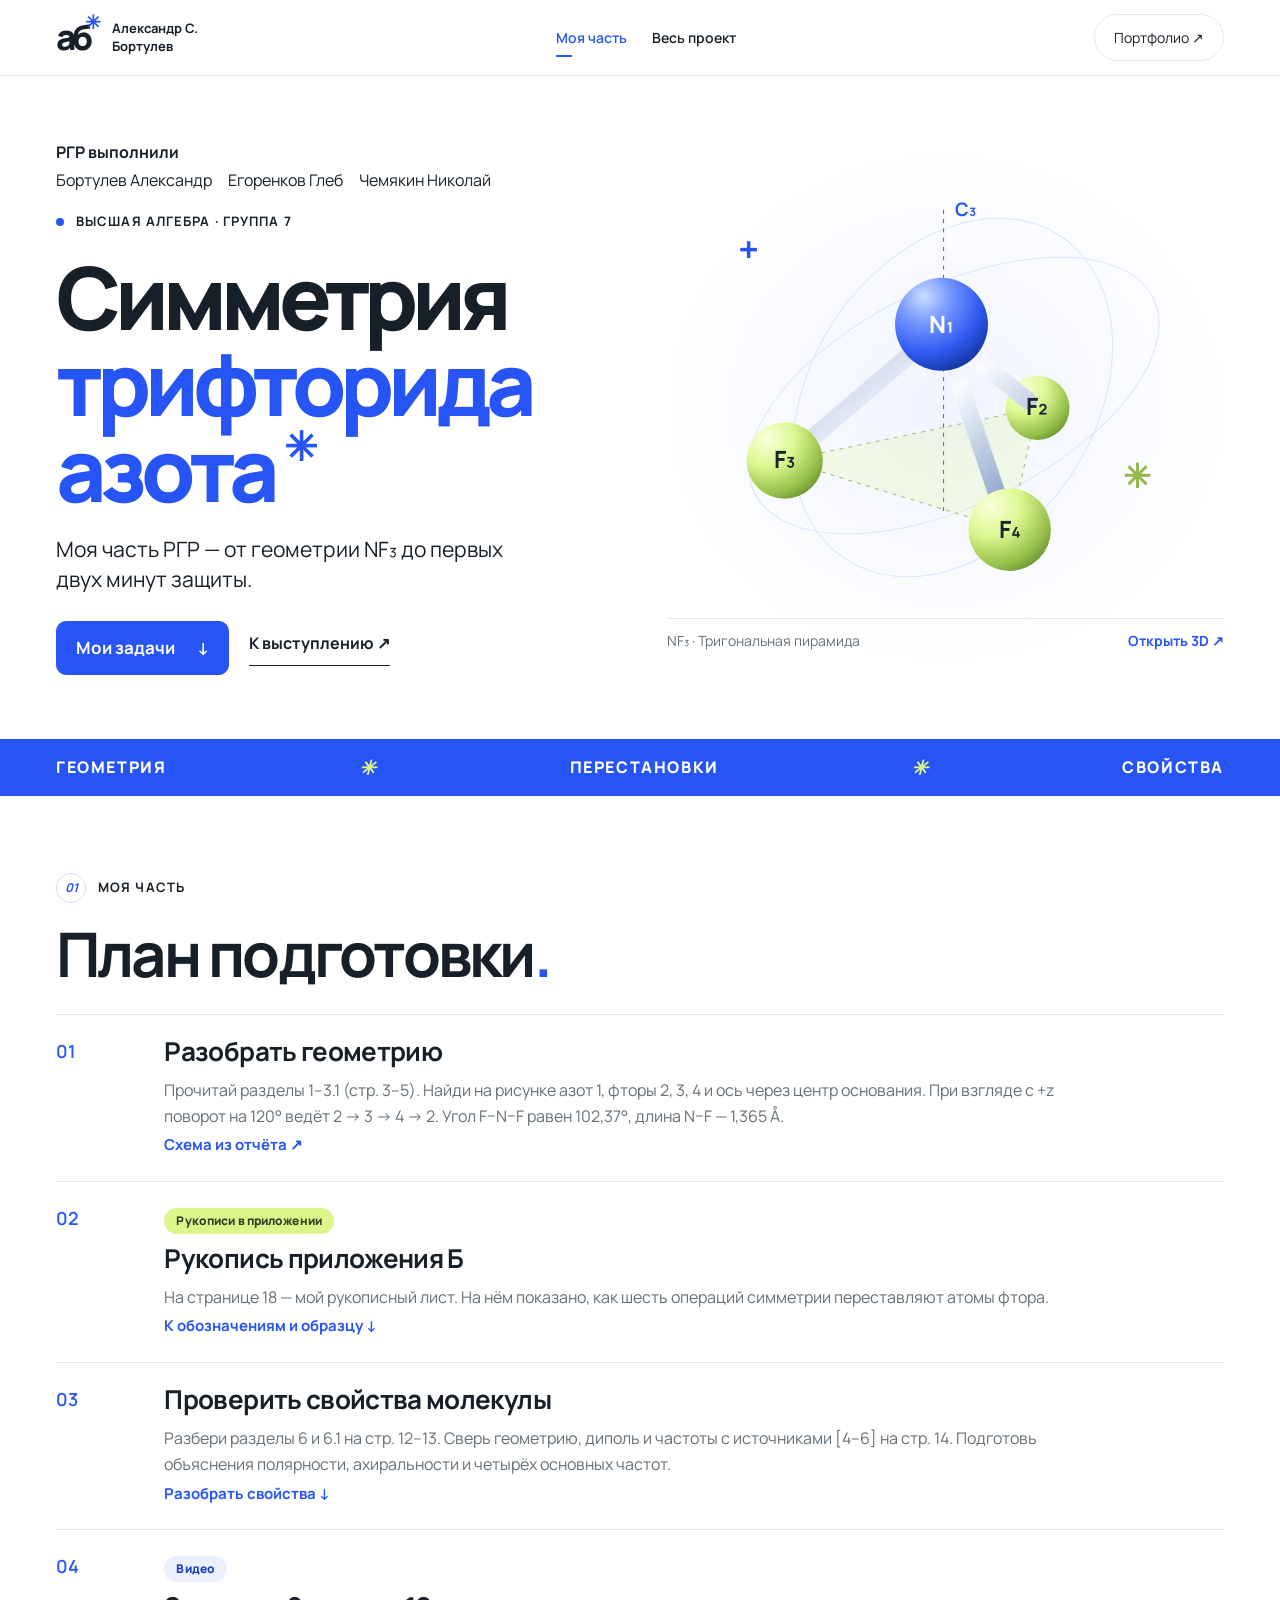
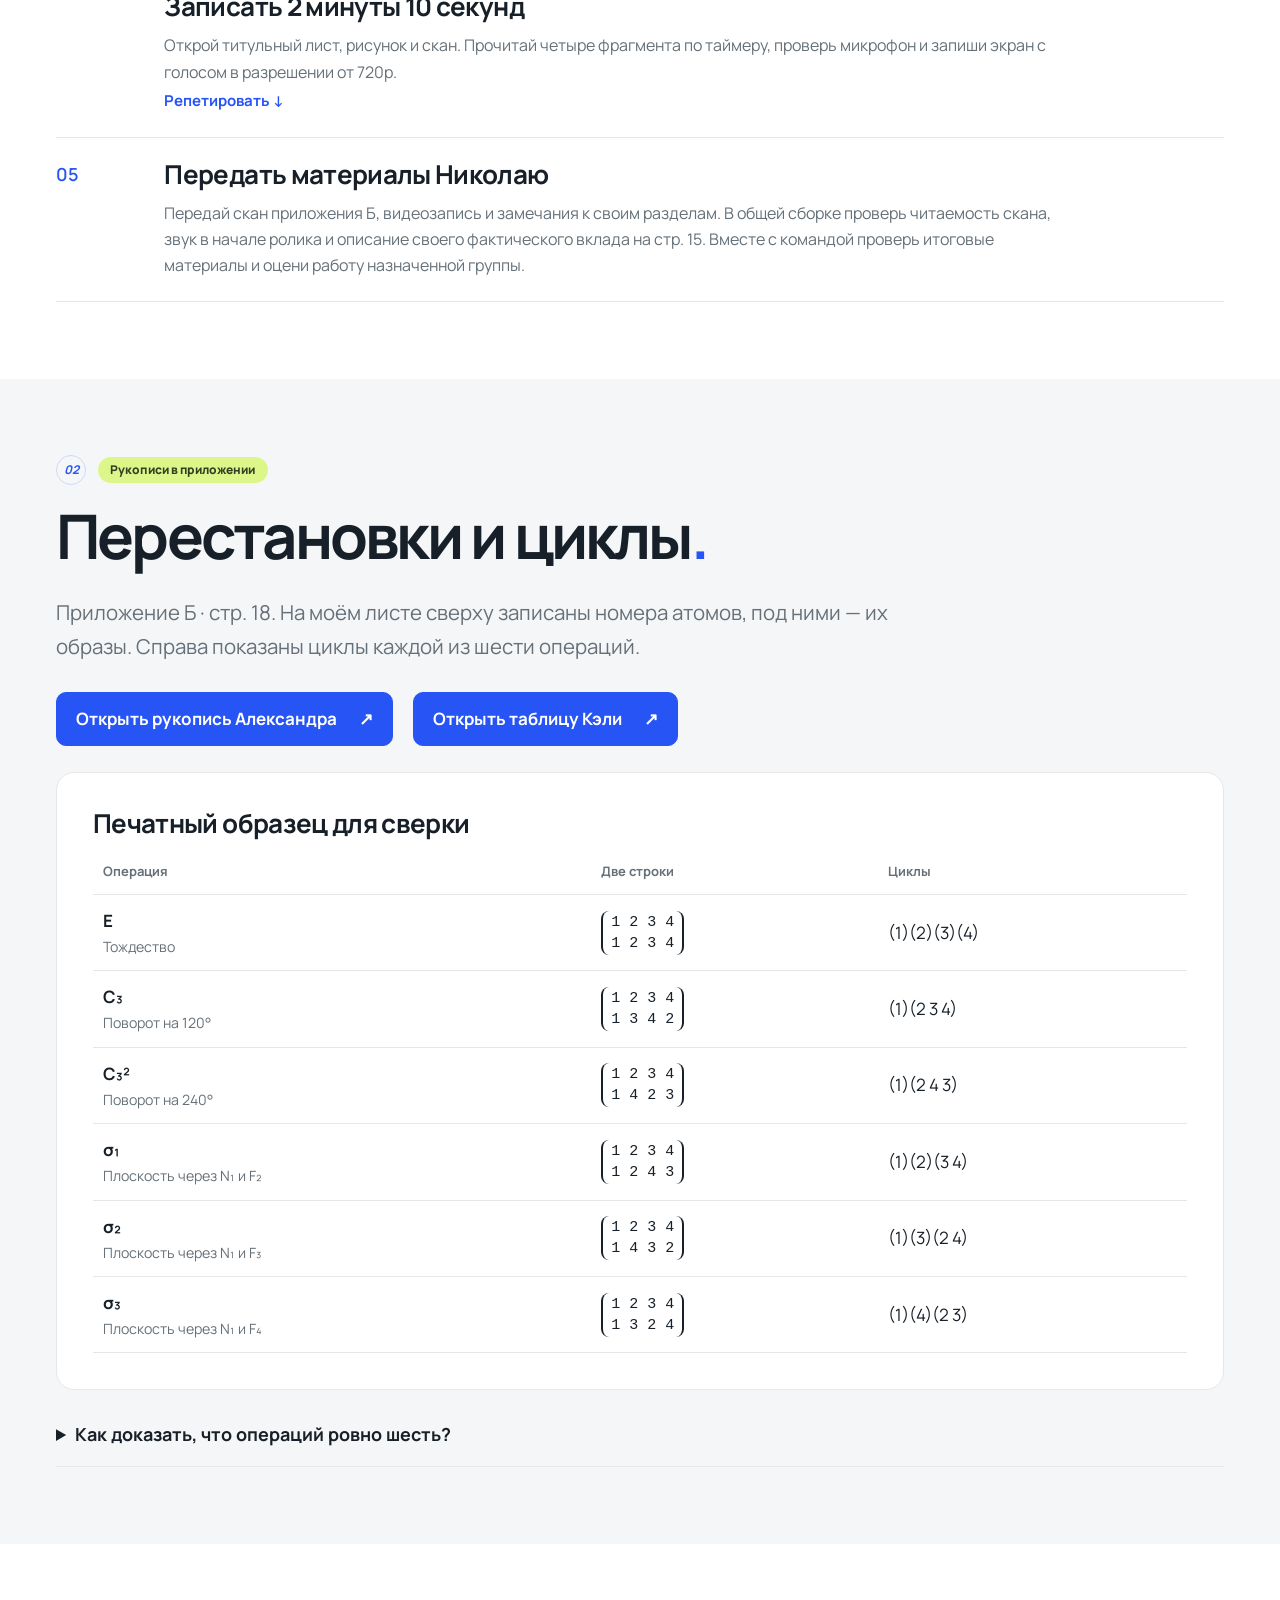
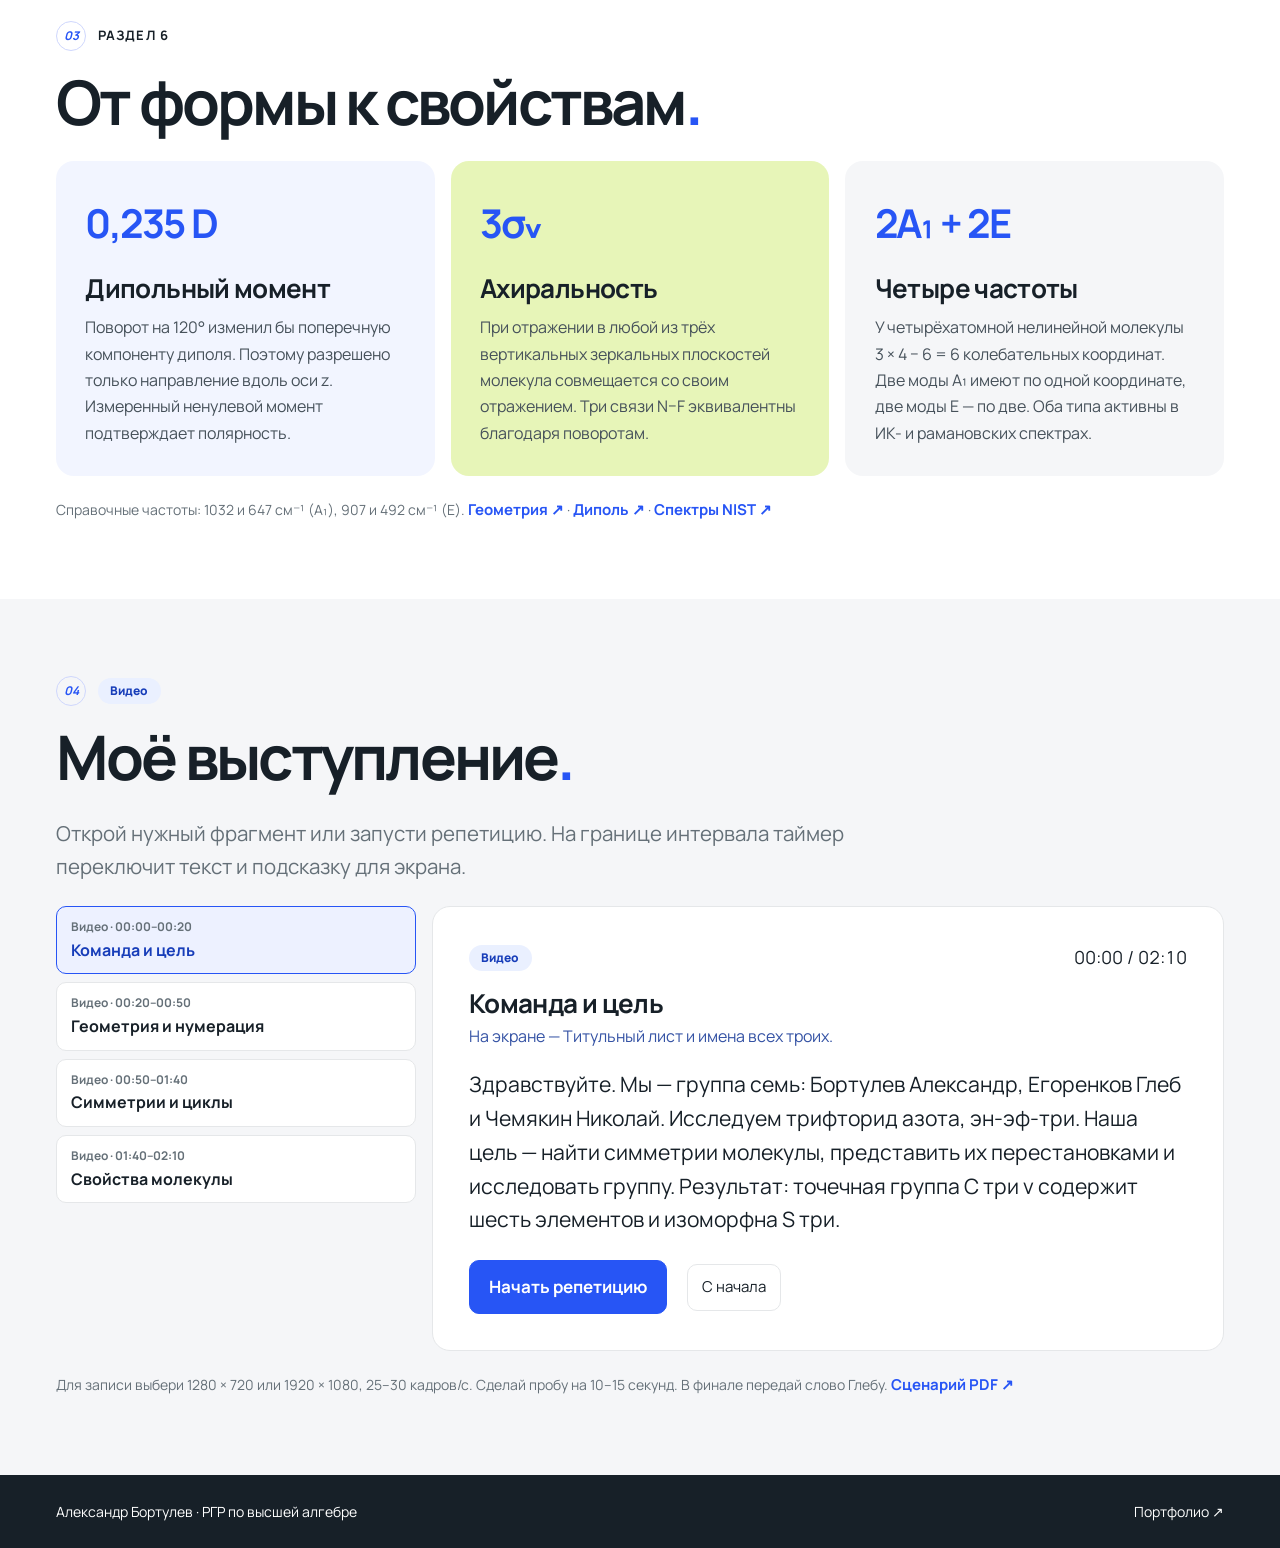
==== commit 58743bea: "Publish team report with handwritten appendices and direct manuscript links" ====
--- a/index.html
+++ b/index.html
@@ -1,23 +1,23 @@
 <!doctype html><html lang="ru"><head><meta charset="utf-8"><meta name="viewport" content="width=device-width, initial-scale=1"><meta name="theme-color" content="#ffffff"><title>Симметрия NF₃ · Александр Бортулев</title><link rel="icon" href="assets/favicon.svg"><link rel="stylesheet" href="fonts.css"><link rel="stylesheet" href="portfolio.css"><link rel="stylesheet" href="study.css"><script src="assets/speech.js" defer></script><script src="assets/pages.js" defer></script><script src="study.js" defer></script></head><body><a class="skip-link" href="#main">К содержимому</a><header class="site-header"><div class="wrap nav-inner"><a class="brand" href="#personal"><span class="brand-mark">аб<span>✳</span></span><span class="brand-name">Александр С.<br>Бортулев</span></a><nav class="study-nav" aria-label="Основное меню"><a id="nav-personal" href="#personal">Моя часть</a><a id="nav-project" href="#project">Весь проект</a></nav><a class="nav-contact" href="https://bortulev-coder.github.io/Portfolio/">Портфолио ↗</a></div></header>
 <main id="main"><div id="personal">
-<section class="wrap mast"><div class="mast-copy"><div class="eyebrow"><i class="status-dot"></i> Высшая алгебра · Группа 7</div><h1>Симметрия<br><span class="blue">трифторида<br>азота</span><sup>✳</sup></h1><p class="lead">Моя часть РГР — от геометрии NF₃ до первых двух минут защиты.</p><div class="actions"><a class="button" href="#steps">Мои задачи <span>↓</span></a><a class="text-link" href="#video">К выступлению ↗</a></div></div>
+<section class="wrap mast"><div class="mast-copy"><div class="team-credit"><strong>РГР выполнили</strong><span>Бортулев Александр</span><span>Егоренков Глеб</span><span>Чемякин Николай</span></div><div class="eyebrow"><i class="status-dot"></i> Высшая алгебра · Группа 7</div><h1>Симметрия<br><span class="blue">трифторида<br>азота</span><sup>✳</sup></h1><p class="lead">Моя часть РГР — от геометрии NF₃ до первых двух минут защиты.</p><div class="actions"><a class="button" href="#steps">Мои задачи <span>↓</span></a><a class="text-link" href="#video">К выступлению ↗</a></div></div>
 <figure class="hero-fig"><svg viewBox="0 0 540 450" role="img" aria-label="Объёмная схема тригональной пирамиды. Азот 1 над тремя атомами фтора. Через азот и центр основания проходит ось C₃."><defs><radialGradient id="n" cx=".31" cy=".2" r=".84"><stop stop-color="#c9ddff"/><stop offset=".32" stop-color="#7a9bff"/><stop offset=".72" stop-color="#315bf3"/><stop offset="1" stop-color="#1738a7"/></radialGradient><radialGradient id="f" cx=".27" cy=".21" r=".87"><stop stop-color="#fbffdb"/><stop offset=".43" stop-color="#dbf790"/><stop offset=".84" stop-color="#94bf48"/><stop offset="1" stop-color="#719837"/></radialGradient><linearGradient id="bond" x2="1" y2="1"><stop stop-color="#aebddf"/><stop offset=".5" stop-color="#f8fbff"/><stop offset="1" stop-color="#7591be"/></linearGradient></defs><g fill="none" stroke="#dce4ff"><ellipse cx="278" cy="235" rx="215" ry="106" transform="rotate(-26 278 235)"/><ellipse cx="277" cy="237" rx="137" ry="188" transform="rotate(34 277 237)"/></g><path d="M114 298 359 247 332 365Z" fill="#e2f4ac" fill-opacity=".30" stroke="#a8bd85" stroke-dasharray="4 5"/><g stroke="#4668dc" stroke-dasharray="4 5"><path d="M268 55V347"/></g><g font-family="Manrope,sans-serif" font-weight="700"><text x="279" y="61" fill="#2755f5" font-size="18">C₃</text><circle cx="359" cy="247" r="31" fill="url(#f)"/><g stroke="url(#bond)" stroke-width="17" stroke-linecap="round"><path d="M270 176 350 240M257 177 121 293M268 177 327 352"/></g><circle cx="114" cy="298" r="37" fill="url(#f)"/><circle cx="332" cy="365" r="40" fill="url(#f)"/><circle cx="266" cy="166" r="45" fill="url(#n)"/><g text-anchor="middle" font-size="23" fill="#16262c"><text x="114" y="305">F₃</text><text x="359" y="254">F₂</text><text x="332" y="373">F₄</text><text x="266" y="174" fill="white">N₁</text></g><text x="69" y="107" font-size="36" fill="#2755f5">+</text><text x="442" y="325" font-size="32" fill="#96b749">✳</text></g></svg><figcaption><span>NF₃ · Тригональная пирамида</span><a href="assets/model.html">Открыть 3D ↗</a></figcaption></figure></section>
 <div class="strip"><div class="wrap"><span>ГЕОМЕТРИЯ</span><i>✳</i><span>ПЕРЕСТАНОВКИ</span><i>✳</i><span>СВОЙСТВА</span></div></div>
 <section class="wrap chapter" id="steps"><div class="section-title"><div class="eyebrow"><i class="section-num">01</i> Моя часть</div><h2>План подготовки<span class="blue">.</span></h2></div>
 <div class="plan"><article><b>01</b><div><h3>Разобрать геометрию</h3><p>Прочитай разделы 1–3.1 (стр. 3–5). Найди на рисунке азот 1, фторы 2, 3, 4 и ось через центр основания. При взгляде с +z поворот на 120° ведёт 2 → 3 → 4 → 2. Угол F–N–F равен 102,37°, длина N–F — 1,365 Å.</p><a href="assets/scheme.png">Схема из отчёта ↗</a></div></article>
-<article><b>02</b><div><span class="tag lime">Рукописи в приложении</span><h3>Оформить приложение Б</h3><p>Подпиши свой лист, выпиши все шесть операций в двухстрочной и цикловой записи. Сверь с разделом 3.1. Сделай читаемый скан всего листа для стр. 18.</p><a href="#manuscript">К обозначениям и образцу ↓</a></div></article>
+<article><b>02</b><div><span class="tag lime">Рукописи в приложении</span><h3>Рукопись приложения Б</h3><p>На странице 18 — мой рукописный лист. На нём показано, как шесть операций симметрии переставляют атомы фтора.</p><a href="#manuscript">К обозначениям и образцу ↓</a></div></article>
 <article><b>03</b><div><h3>Проверить свойства молекулы</h3><p>Разбери разделы 6 и 6.1 на стр. 12–13. Сверь геометрию, диполь и частоты с источниками [4–6] на стр. 14. Подготовь объяснения полярности, ахиральности и четырёх основных частот.</p><a href="#properties">Разобрать свойства ↓</a></div></article>
 <article><b>04</b><div><span class="tag">Видео</span><h3>Записать 2 минуты 10 секунд</h3><p>Открой титульный лист, рисунок и скан. Прочитай четыре фрагмента по таймеру, проверь микрофон и запиши экран с голосом в разрешении от 720p.</p><a href="#video">Репетировать ↓</a></div></article>
 <article><b>05</b><div><h3>Передать материалы Николаю</h3><p>Передай скан приложения Б, видеозапись и замечания к своим разделам. В общей сборке проверь читаемость скана, звук в начале ролика и описание своего фактического вклада на стр. 15. Вместе с командой проверь итоговые материалы и оцени работу назначенной группы.</p></div></article></div></section>
-<section class="tint" id="manuscript"><div class="wrap chapter"><div class="eyebrow"><i class="section-num">02</i> <span class="tag lime">Рукописи в приложении</span></div><h2>Перестановки и циклы<span class="blue">.</span></h2><p class="intro">Приложение Б · стр. 18. Озаглавь лист «Группа 7. Трифторид азота NF₃. Перестановки и циклы. Бортулев Александр». Сверху в каждой подстановке пиши исходные номера 1, 2, 3, 4. Под каждым номером запиши его образ.</p><button class="button" id="show-manuscript">Посмотреть рукописи <span>↗</span></button>
+<section class="tint" id="manuscript"><div class="wrap chapter"><div class="eyebrow"><i class="section-num">02</i> <span class="tag lime">Рукописи в приложении</span></div><h2>Перестановки и циклы<span class="blue">.</span></h2><p class="intro">Приложение Б · стр. 18. На моём листе сверху записаны номера атомов, под ними — их образы. Справа показаны циклы каждой из шести операций.</p><div class="actions manuscript-links"><a class="button" href="assets/permutations.jpg" target="_blank" rel="noopener">Открыть рукопись Александра <span aria-hidden="true">↗</span></a><a class="button" href="assets/cayley.png" target="_blank" rel="noopener">Открыть таблицу Кэли <span aria-hidden="true">↗</span></a></div>
 <div class="sheet"><h3>Печатный образец для сверки</h3><div class="tablewrap"><table><thead><tr><th>Операция</th><th>Две строки</th><th>Циклы</th></tr></thead><tbody id="perm"></tbody></table></div></div><details><summary>Как доказать, что операций ровно шесть?</summary><p>Каждая симметрия фиксирует единственный атом азота и переставляет три фтора. Четыре ядра не лежат в одной плоскости, поэтому их образы однозначно задают преобразование пространства. Перестановок фторов всего 3! = 6. В таблице все шесть реализованы. Точечная группа — C₃ᵥ.</p></details></div></section>
 <section class="wrap chapter" id="properties"><div class="eyebrow"><i class="section-num">03</i> Раздел 6</div><h2>От формы к свойствам<span class="blue">.</span></h2><div class="cards"><article><strong>0,235 D</strong><h3>Дипольный момент</h3><p>Поворот на 120° изменил бы поперечную компоненту диполя. Поэтому разрешено только направление вдоль оси z. Измеренный ненулевой момент подтверждает полярность.</p></article><article><strong>3σᵥ</strong><h3>Ахиральность</h3><p>При отражении в любой из трёх вертикальных зеркальных плоскостей молекула совмещается со своим отражением. Три связи N–F эквивалентны благодаря поворотам.</p></article><article><strong>2A₁ + 2E</strong><h3>Четыре частоты</h3><p>У четырёхатомной нелинейной молекулы 3 × 4 − 6 = 6 колебательных координат. Две моды A₁ имеют по одной координате, две моды E — по две. Оба типа активны в ИК- и рамановских спектрах.</p></article></div><p class="sources">Справочные частоты: 1032 и 647 см⁻¹ (A₁), 907 и 492 см⁻¹ (E). <a href="https://cccbdb.nist.gov/expgeom2x.asp?casno=7783542&amp;charge=0">Геометрия ↗</a> · <a href="https://cccbdb.nist.gov/exp2x.asp?casno=7783542&amp;charge=0">Диполь ↗</a> · <a href="https://webbook.nist.gov/cgi/cbook.cgi?ID=C7783542&amp;Mask=800">Спектры NIST ↗</a></p></section>
 <section class="tint" id="video"><div class="wrap chapter"><div class="eyebrow"><i class="section-num">04</i> <span class="tag">Видео</span></div><h2>Моё выступление<span class="blue">.</span></h2><p class="intro">Открой нужный фрагмент или запусти репетицию. На границе интервала таймер переключит текст и подсказку для экрана.</p><div class="rehearse"><div class="segments" id="segments" aria-label="Фрагменты выступления"></div><div class="cue"><div class="cue-top"><span class="tag">Видео</span><span id="clock">00:00 / 02:10</span></div><h3 id="cue-title"></h3><p class="cue-screen" id="cue-screen"></p><blockquote id="cue-text"></blockquote><div class="controls"><button class="button" id="play">Начать репетицию</button><button class="plain" id="reset">С начала</button></div></div></div><p class="sources">Для записи выбери 1280 × 720 или 1920 × 1080, 25–30 кадров/с. Сделай пробу на 10–15 секунд. В финале передай слово Глебу. <a href="assets/speech.pdf#page=2">Сценарий PDF ↗</a></p></div></section></div>
-<div id="project" hidden><section class="wrap chapter"><div class="eyebrow"><i class="status-dot"></i> Высшая алгебра · Группа 7</div><h1 class="project-title">Весь <span class="blue">проект.</span></h1><p class="intro">Симметрии трифторида азота. Шесть пространственных преобразований NF₃ действуют на трёх атомах фтора как все перестановки группы S₃.</p><div class="actions"><a class="button" href="#reader">Читать весь отчёт ↓</a><a class="text-link" href="assets/materials.zip" download>Скачать комплект ↓</a></div>
+<div id="project" hidden><section class="wrap chapter"><div class="team-credit"><strong>РГР выполнили</strong><span>Бортулев Александр</span><span>Егоренков Глеб</span><span>Чемякин Николай</span></div><div class="eyebrow"><i class="status-dot"></i> Высшая алгебра · Группа 7</div><h1 class="project-title">Весь <span class="blue">проект.</span></h1><p class="intro">Симметрии трифторида азота. Шесть пространственных преобразований NF₃ действуют на трёх атомах фтора как все перестановки группы S₃.</p><div class="actions"><a class="button" href="#reader">Читать весь отчёт ↓</a><a class="text-link" href="assets/materials.zip" download>Скачать комплект ↓</a></div>
 <div class="cards team"><article><span class="tag">00:00–02:10 · Видео</span><h3>Александр Бортулев</h3><p>⅓ работы. Геометрия, точечная группа, перестановки и свойства. Разделы 1–3.1 и 6, приложение Б.</p></article><article><span class="tag">02:10–04:20 · Видео</span><h3>Глеб Егоренков</h3><p>⅓ работы. Таблица Кэли, аксиомы, подгруппы, классы сопряжённости и порождающие. Разделы 3.2–3.5, приложение А.</p></article><article><span class="tag">04:20–06:30 · Видео</span><h3>Николай Чемякин</h3><p>⅓ работы. Изоморфизм, модель и анимации, сборка отчёта и монтаж. Разделы 4–5 и 7, приложение В.</p></article></div></section>
 <section class="tint" id="reader"><div class="wrap chapter"><div class="eyebrow">РГР · 19 страниц</div><h2>Полный отчёт<span class="blue">.</span></h2><p class="intro">Выбери раздел в оглавлении. Здесь доступны все страницы, включая доказательства, литературу, описание помощи ИИ и приложения.</p><div class="reader-bar"><label>Страница <select id="pages"></select></label><div><button class="plain" id="prev" aria-label="Предыдущая страница">←</button> <button class="plain" id="next" aria-label="Следующая страница">→</button></div></div><figure class="paper"><img id="pdfpage" src="assets/pages/1.webp" alt="Страница 1. Титульный лист"></figure><details><summary>Текст открытой страницы</summary><pre id="accessible-page"></pre></details><div class="actions"><a class="text-link" href="assets/report.pdf">Открыть PDF ↗</a><a class="text-link" href="assets/report.docx" download>Скачать Word ↓</a></div></div></section>
 <section class="wrap chapter" id="visuals"><div class="eyebrow">Разделы 3–5</div><h2>Группа в действии<span class="blue">.</span></h2><p class="intro">В таблице Кэли первой применяется операция столбца. Поэтому rσ₁ = σ₃, а σ₁r = σ₂. Все шесть симметрий дают разные перестановки трёх фторов, а композиция сохраняется. Отсюда C₃ᵥ ≅ S₃ ≅ D₃.</p><div class="cards media"><article><img src="assets/scheme.png" alt="Схема оси и трёх плоскостей симметрии"><h3>Интерактивная молекула</h3><p>Запускай повороты и отражения и следи за номерами атомов.</p><a class="text-link" href="assets/model.html">Открыть модель ↗</a></article><article><img src="assets/subgroups.png" alt="Диаграмма включения шести подгрупп"><h3>Шесть подгрупп</h3><p>Единичная, вся группа, группа трёх вращений и три подгруппы отражений порядка два. Три класса сопряжённости — {E}, {r, r²}, {σ₁, σ₂, σ₃}.</p></article></div><h3 class="subhead"><span class="tag">Видео</span> Демонстрация трёх классов</h3><video controls preload="none" poster="assets/scheme.png" src="assets/demo.mp4" aria-label="Демонстрация E, C₃ и σ₁, 55 секунд без звука"></video><p class="sources">55 секунд без звука для фрагмента Николая. Промежуточные кадры отражения условны. Отдельные анимации: <a href="assets/E.gif">Тождество</a> · <a href="assets/C3.gif">Поворот</a> · <a href="assets/sigma.gif">Отражение</a>.</p>
-<h3 class="subhead">Файлы команды</h3><div class="files"><a href="assets/speech.pdf">Видео · сценарий всех троих <span>PDF ↗</span></a><a href="assets/verify_nf3.py" download>Проверка вычислений <span>PY ↓</span></a><a href="assets/checks.json" download>Результаты проверки <span>JSON ↓</span></a><a href="assets/NF3.xyz" download>Координаты атомов <span>XYZ ↓</span></a><a href="assets/NF3.mol" download>Молекулярная структура <span>MOL ↓</span></a><a href="assets/assessment.pdf">Форма взаимного оценивания <span>PDF ↗</span></a></div><p class="sources"><span class="tag lime">Рукописи в приложении</span> А — таблица Кэли Глеба, стр. 17. Б — подстановки и циклы Александра, стр. 18. <a href="#manuscript">Посмотреть рукописи ↗</a></p></section></div></main>
+<h3 class="subhead">Файлы команды</h3><div class="files"><a href="assets/speech.pdf">Видео · сценарий всех троих <span>PDF ↗</span></a><a href="assets/verify_nf3.py" download>Проверка вычислений <span>PY ↓</span></a><a href="assets/checks.json" download>Результаты проверки <span>JSON ↓</span></a><a href="assets/NF3.xyz" download>Координаты атомов <span>XYZ ↓</span></a><a href="assets/NF3.mol" download>Молекулярная структура <span>MOL ↓</span></a><a href="assets/assessment.pdf">Форма взаимного оценивания <span>PDF ↗</span></a></div><p class="sources"><span class="tag lime">Рукописи в приложении</span> А — таблица Кэли Глеба, стр. 17. Б — подстановки и циклы Александра, стр. 18. </p><div class="actions manuscript-links"><a class="button" href="assets/permutations.jpg" target="_blank" rel="noopener">Открыть рукопись Александра <span aria-hidden="true">↗</span></a><a class="button" href="assets/cayley.png" target="_blank" rel="noopener">Открыть таблицу Кэли <span aria-hidden="true">↗</span></a></div></section></div></main>
 <footer><div class="wrap">Александр Бортулев · РГР по высшей алгебре <a href="https://bortulev-coder.github.io/Portfolio/">Портфолио ↗</a></div></footer>
-<dialog id="gallery"><div class="dialog-head"><span class="tag lime">Рукописи в приложении</span><button class="plain" id="close-dialog" aria-label="Закрыть окно">Закрыть ×</button></div><h2>Приложение Б</h2><p>Фотография рукописи Александра пока не добавлена. Ниже — печатный образец для сверки с собственным листом.</p><div class="dialog-sheet" id="dialog-sheet"></div><a class="text-link" href="assets/report.pdf#page=18">Форма приложения Б ↗</a></dialog>
+
 </body></html>
--- a/study.css
+++ b/study.css
@@ -1,3 +1,5 @@
 [hidden]{display:none!important}.site-header{height:76px}.site-header .study-nav{display:flex;position:static;width:auto;background:transparent;box-shadow:none;border:0;padding:0;flex-direction:row;gap:25px;opacity:1;visibility:visible;transform:none;pointer-events:auto}.mast{display:grid;grid-template-columns:1.05fr 1fr;align-items:center;gap:2vw;padding-block:clamp(40px,5vw,76px)}.mast h1,.project-title{font-size:clamp(60px,6.8vw,100px);letter-spacing:-.07em;line-height:.99}.mast h1{margin:22px 0}.mast sup{color:var(--blue);font-size:.46em;vertical-align:top;margin-left:10px}.lead{font-size:clamp(18px,1.65vw,25px);line-height:1.4;color:var(--ink);max-width:490px}.actions,.controls,.dialog-head,.reader-bar,.cue-top{display:flex;align-items:center;gap:20px;flex-wrap:wrap}.actions{margin-top:28px}.button{padding:12px 19px;gap:22px}.hero-fig{background:radial-gradient(ellipse at center,#f0f4ff,white 72%);width:100%;min-width:0}.hero-fig svg{width:100%;height:auto;display:block}.hero-fig figcaption,.sources{font-size:14px}.hero-fig figcaption{display:flex;gap:12px;justify-content:space-between;border-top:1px solid var(--line);padding:10px 0;color:var(--muted)}.hero-fig a,.sources a,.plan a{color:var(--blue);font-weight:700}.strip{background:var(--blue);color:white}.strip>div{display:flex;justify-content:space-between;gap:8px;align-items:center;padding:12px 0;font-size:clamp(10px,1.25vw,18px);letter-spacing:.1em;font-weight:800}.strip i{color:var(--lime);font-size:20px}.chapter{padding-block:clamp(46px,6vw,85px)}.chapter h2,.project-title{margin:16px 0 24px}.chapter h2{font-size:clamp(35px,4.8vw,68px)}.tint{background:var(--paper)}.intro{max-width:850px;font-size:clamp(17px,1.6vw,22px);margin-bottom:22px}.plan{border-top:1px solid var(--line)}.plan article{display:grid;grid-template-columns:minmax(34px,8%) 1fr;gap:15px;padding:22px 0;border-bottom:1px solid var(--line)}.plan article>b{color:var(--blue);font-weight:600}.plan h3,.cards h3,.sheet h3{margin-bottom:10px}.plan p{max-width:900px}.plan a,.sources a{font-size:15px}.tag{font-size:12px;line-height:1.5;color:#173db9;background:#eaf0ff;border-radius:99px;display:inline-flex;gap:5px;padding:4px 12px;align-items:center;font-weight:750;letter-spacing:.01em;text-transform:none}.lime{background:var(--lime);color:#314022}.plan .tag,.team .tag{margin-bottom:10px}.sheet,.cue,.paper{border:1px solid var(--line);background:white;border-radius:18px;padding:clamp(16px,3vw,36px)}.sheet{margin:26px 0 14px}.tablewrap{overflow:auto}table{width:100%;border-collapse:collapse;font-size:clamp(13px,1.6vw,17px)}td,th{border-bottom:1px solid var(--line);padding:12px 10px;text-align:left}th{color:var(--muted);font-size:13px}.matrix{display:inline-block;vertical-align:middle;border-inline:2px solid var(--ink);border-radius:8px;padding:1px 8px;line-height:1.35;font:500 15px/1.4 monospace;white-space:pre}.sheet td:first-child,.dialog-sheet td:first-child{font-weight:700}.sheet small,.dialog-sheet small{display:block;font-weight:400;color:var(--muted)}details{padding:16px 0;border-bottom:1px solid var(--line)}summary{cursor:pointer;font-weight:700}details p,details pre{margin:12px 0 2px}.cards{display:grid;grid-template-columns:repeat(3,minmax(0,1fr));gap:16px}.cards article{padding:clamp(18px,2.3vw,32px);background:#f2f5ff;border-radius:18px}.cards article:nth-child(2){background:#e7f5b8}.cards article:nth-child(3){background:var(--paper)}.cards p,.plan p,.cue-screen{font-size:16px;line-height:1.65}.cards p{color:#46515a}.cards strong{display:block;font-size:clamp(30px,3.1vw,54px);color:var(--blue);letter-spacing:-.045em;margin-bottom:18px}.sources{margin-top:22px}.rehearse{display:grid;grid-template-columns:minmax(215px,1fr) 2.2fr;gap:16px;align-items:start}.segments{display:grid;gap:8px}.segments button,.plain,select{color:var(--ink);background:white;border:1px solid var(--line);border-radius:10px;padding:10px 14px;font:inherit}.segments button{text-align:left;font-size:16px;font-weight:700}.segments button small{display:block;color:var(--muted);font-size:12px}.segments button[aria-pressed=true]{border-color:var(--blue);background:#edf1ff;color:#173db9}.cue-top,.reader-bar,.dialog-head{justify-content:space-between}.cue h3{margin:16px 0 4px}.cue-screen{color:#3452a4}.cue blockquote{margin:18px 0 24px;font-size:clamp(18px,1.65vw,24px);line-height:1.6}.cue-top #clock{font-variant-numeric:tabular-nums}.team{margin-top:34px}.reader-bar{margin-bottom:16px}.reader-bar label{display:flex;align-items:center;gap:10px;max-width:100%}select{max-width:100%;font-size:15px}.plain{font-size:15px}.plain:disabled{opacity:.38}.paper{max-width:900px;margin:auto;padding:6px}.paper img{width:100%;height:auto}.media{grid-template-columns:1fr 1fr}.media article img{width:100%;height:170px;object-fit:contain;background:white;border-radius:10px;margin-bottom:22px}.media .text-link{margin-top:15px}.subhead{margin:40px 0 16px}.subhead .tag{vertical-align:middle}video{width:min(100%,850px);display:block;background:#131a23;border-radius:12px}.files{display:grid;grid-template-columns:1fr 1fr;gap:0 28px}.files a{padding:14px 0;display:flex;justify-content:space-between;gap:8px;border-bottom:1px solid var(--line);font-size:16px}.files span{color:var(--blue);white-space:nowrap}footer{background:var(--ink);color:#fff;padding:25px 0;font-size:14px}footer .wrap{display:flex;justify-content:space-between;gap:12px}dialog{width:min(720px,94vw);max-height:90svh;overflow:auto;border:1px solid var(--line);border-radius:20px;color:var(--ink);padding:clamp(18px,3vw,38px)}dialog::backdrop{background:#15223bac}dialog h2{font-size:36px;margin:16px 0 8px}dialog p{font-size:16px}.dialog-sheet{margin:18px 0}pre{font:inherit;white-space:pre-wrap;overflow-wrap:anywhere}
 @media(max-width:850px){.mast{grid-template-columns:1.05fr .95fr}.cards{grid-template-columns:1fr}.media{grid-template-columns:1fr 1fr}.nav-inner{gap:10px}.wrap{width:calc(100% - 48px)}.rehearse{grid-template-columns:1fr}.segments{grid-template-columns:repeat(2,1fr)}}
 @media(max-width:620px){html{scroll-padding-top:84px}.wrap{width:calc(100% - 32px)}.site-header{height:64px}.site-header .study-nav{gap:13px}.site-header .study-nav a{font-size:13px}.brand-mark{font-size:29px}.brand-name{font-size:10px}.brand{gap:7px}.site-header .nav-contact{display:none}.mast{grid-template-columns:1fr;gap:10px;padding:32px 0 18px}.mast h1{font-size:clamp(49px,12vw,70px)}.mast .hero-fig{max-width:390px;margin:auto}.hero-fig svg{max-height:253px}.actions{gap:14px}.button,.text-link{font-size:14px}.hero-fig figcaption{font-size:12px}.media,.files{grid-template-columns:1fr}.reader-bar label{display:grid;flex:1}.reader-bar{gap:6px}.reader-bar select{width:100%}.eyebrow{font-size:11px}.cue{padding:16px}.segments button{font-size:14px}.sheet{padding:12px}.matrix{font-size:13px}th,td{padding:9px 5px}.section-num{font-style:normal}footer .wrap{flex-wrap:wrap}.chapter h3{font-size:21px}}
+
+.team-credit{margin:0 0 1.25rem;display:flex;flex-wrap:wrap;gap:.25rem 1rem;font-size:1rem;line-height:1.5}.team-credit strong{flex-basis:100%}.team-credit span{white-space:nowrap}.manuscript-links{flex-wrap:wrap}
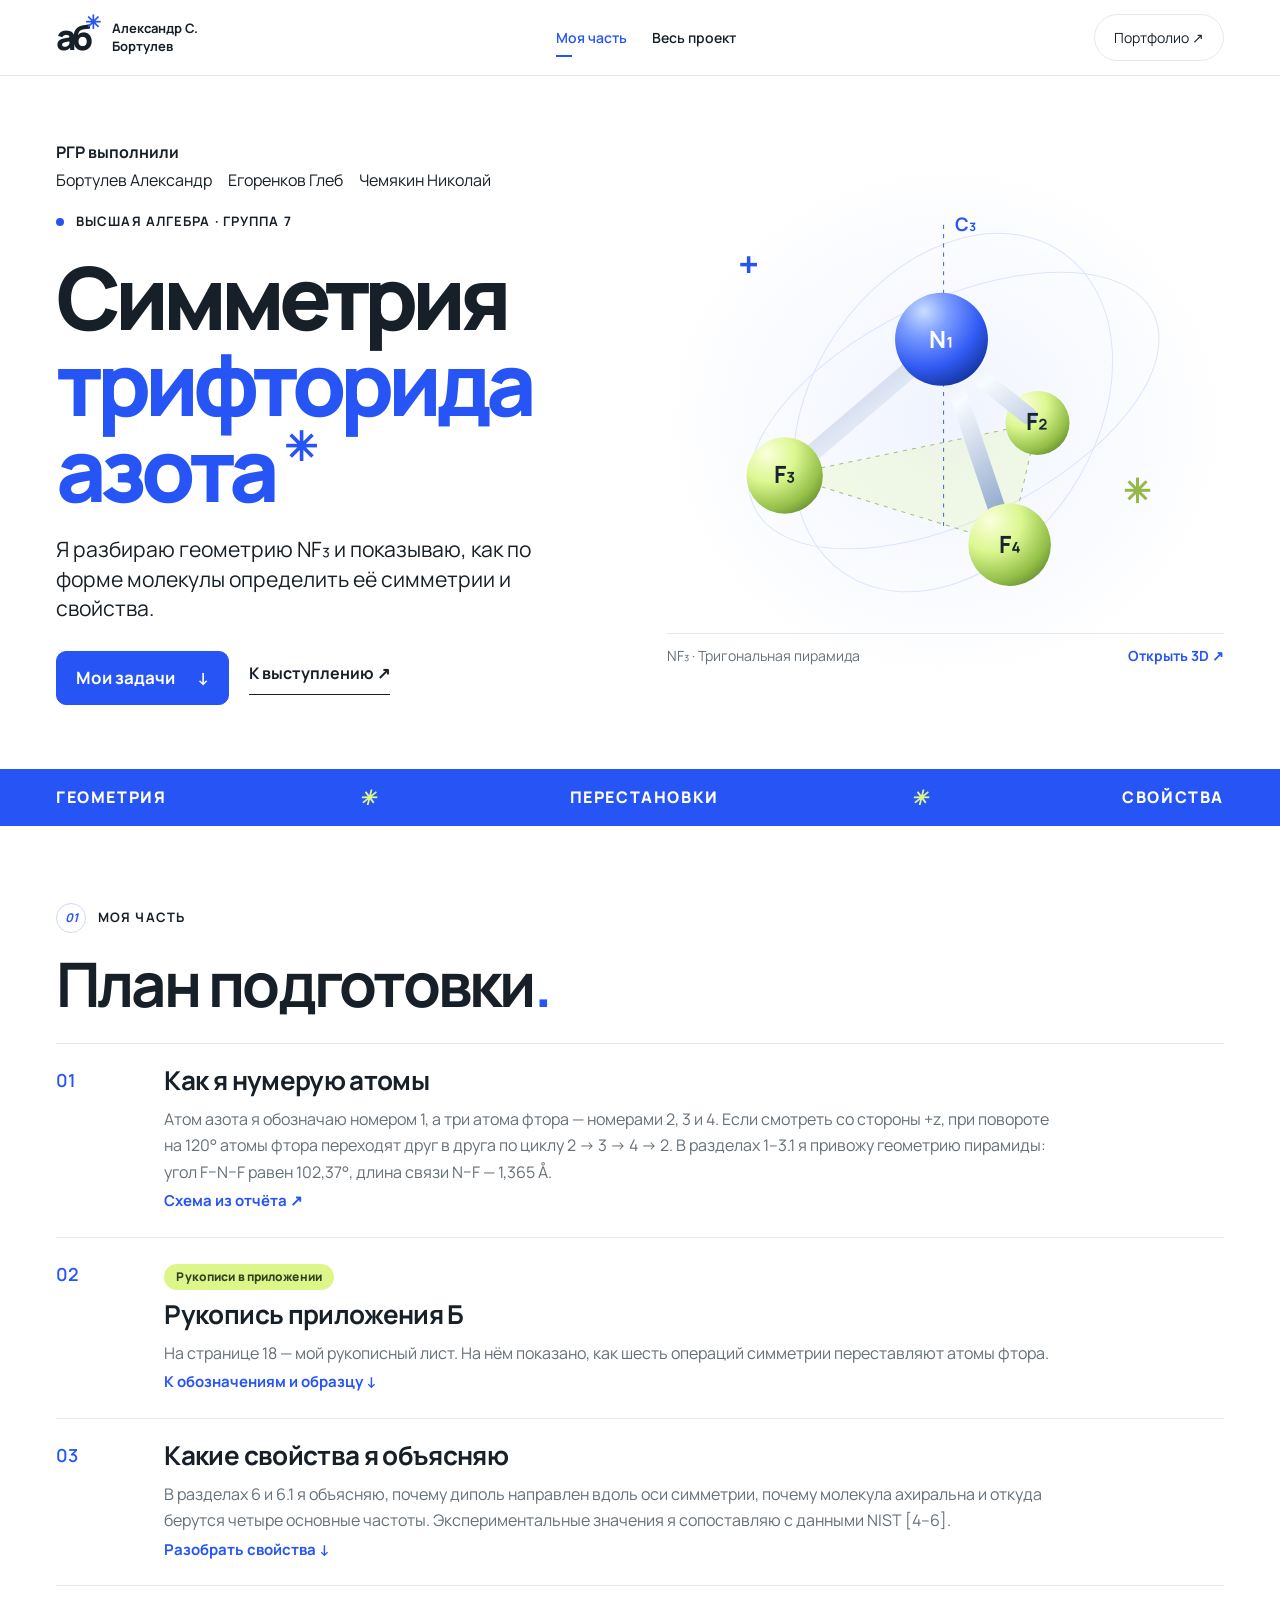
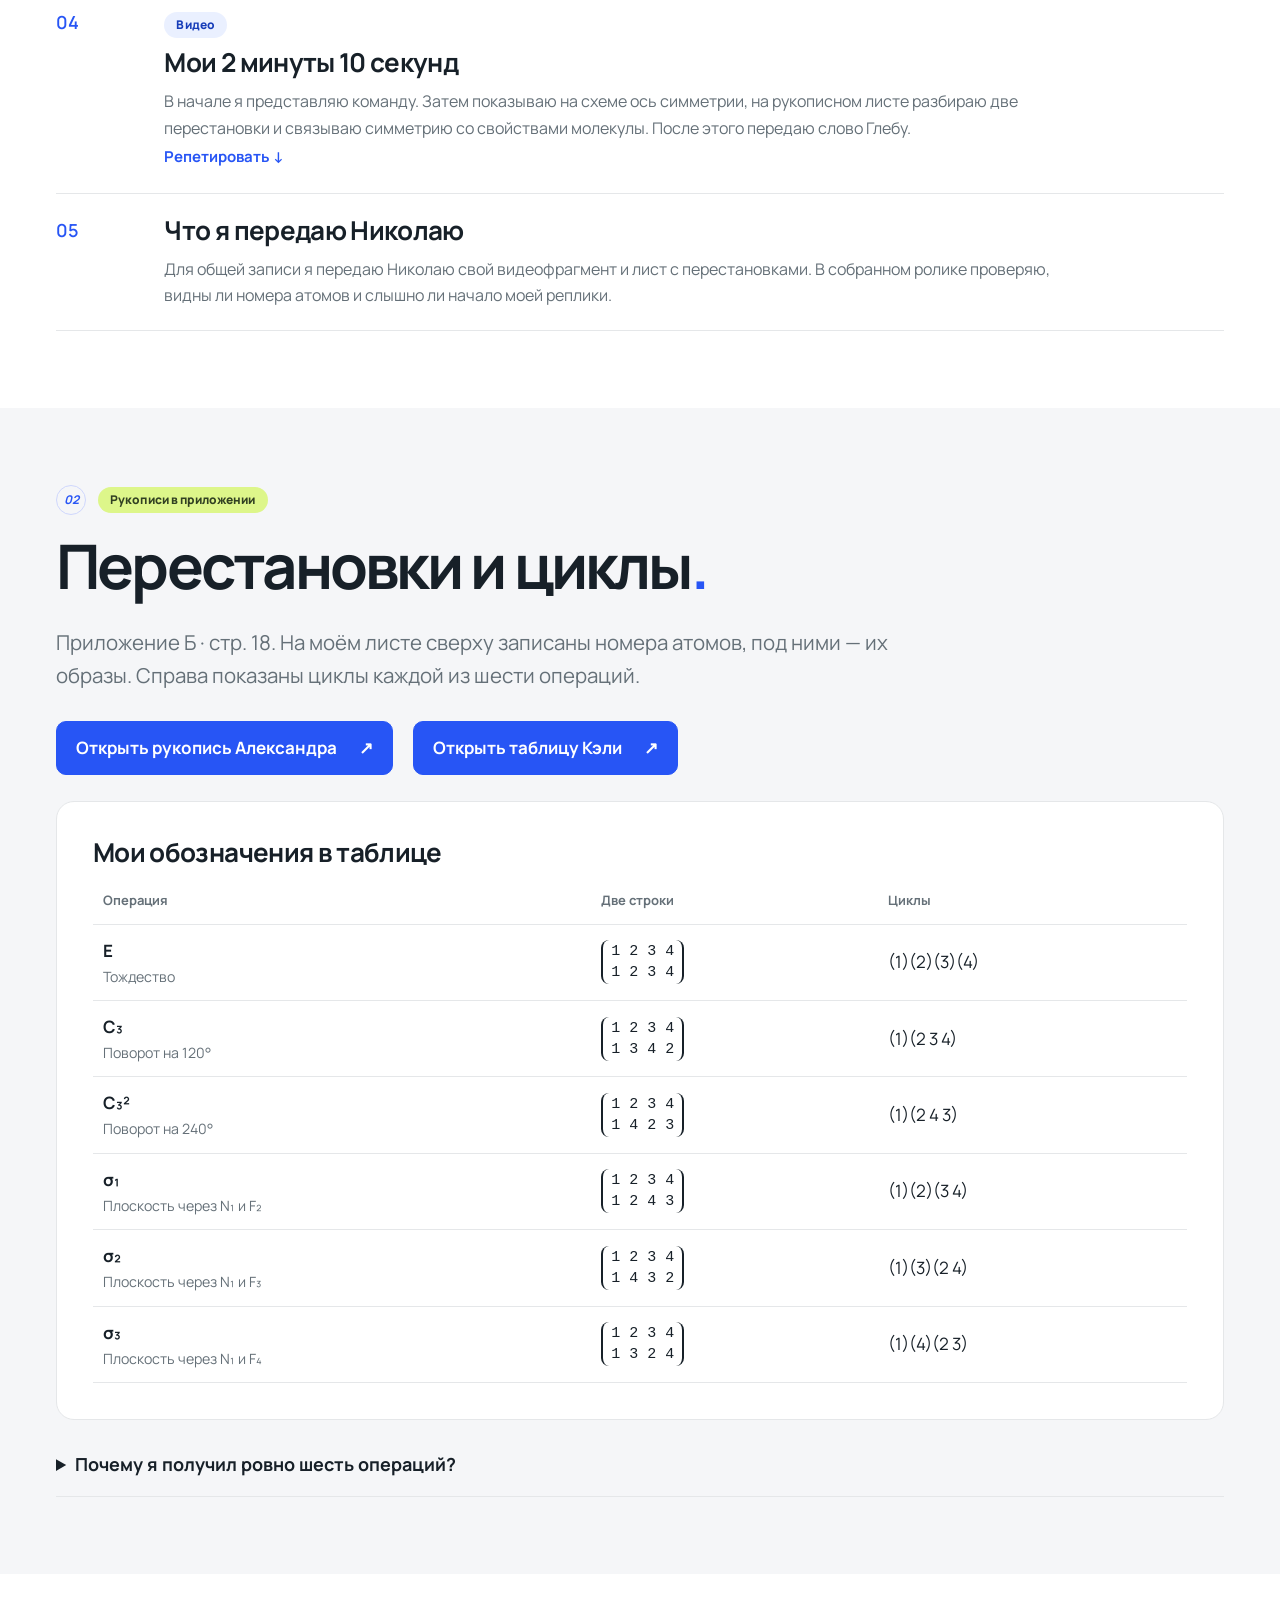
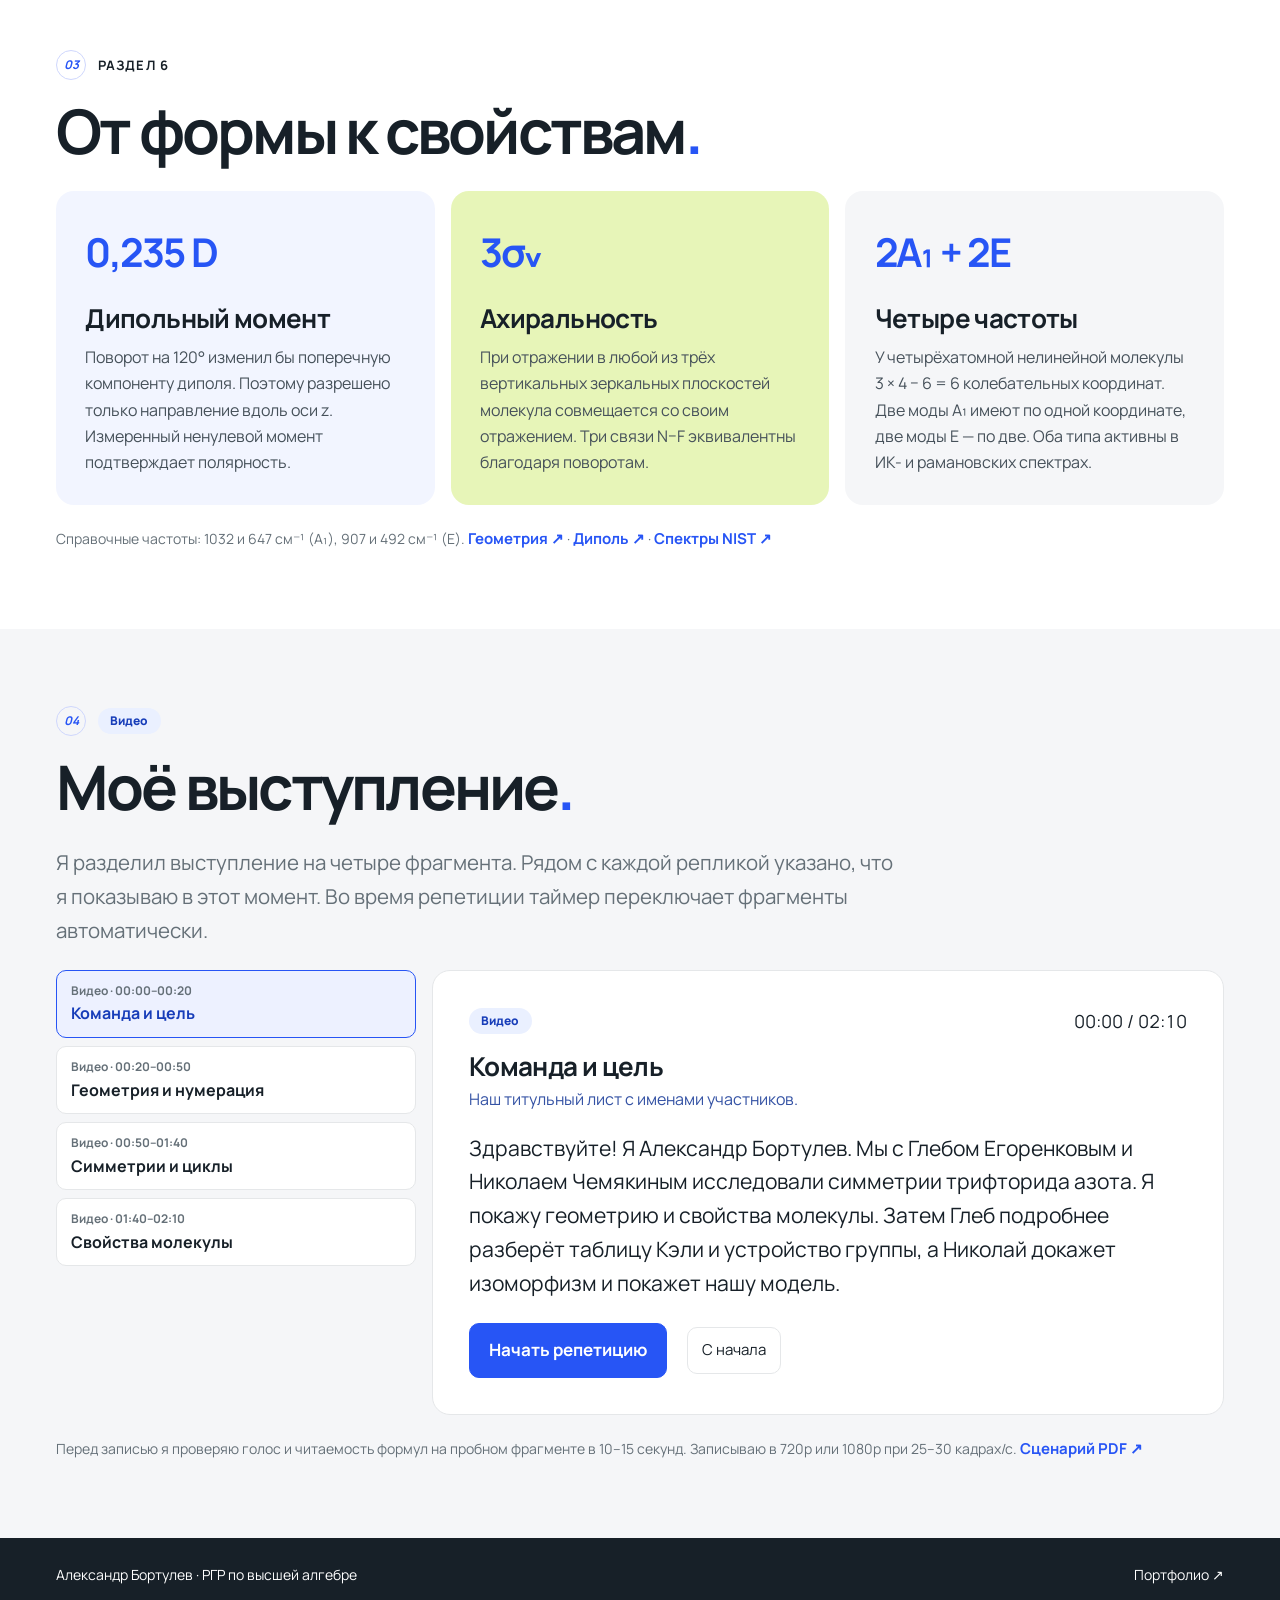
==== commit 084b5c18: "Present the NF3 project and video script in the voices of the team" ====
--- a/index.html
+++ b/index.html
@@ -1,22 +1,22 @@
 <!doctype html><html lang="ru"><head><meta charset="utf-8"><meta name="viewport" content="width=device-width, initial-scale=1"><meta name="theme-color" content="#ffffff"><title>Симметрия NF₃ · Александр Бортулев</title><link rel="icon" href="assets/favicon.svg"><link rel="stylesheet" href="fonts.css"><link rel="stylesheet" href="portfolio.css"><link rel="stylesheet" href="study.css"><script src="assets/speech.js" defer></script><script src="assets/pages.js" defer></script><script src="study.js" defer></script></head><body><a class="skip-link" href="#main">К содержимому</a><header class="site-header"><div class="wrap nav-inner"><a class="brand" href="#personal"><span class="brand-mark">аб<span>✳</span></span><span class="brand-name">Александр С.<br>Бортулев</span></a><nav class="study-nav" aria-label="Основное меню"><a id="nav-personal" href="#personal">Моя часть</a><a id="nav-project" href="#project">Весь проект</a></nav><a class="nav-contact" href="https://bortulev-coder.github.io/Portfolio/">Портфолио ↗</a></div></header>
 <main id="main"><div id="personal">
-<section class="wrap mast"><div class="mast-copy"><div class="team-credit"><strong>РГР выполнили</strong><span>Бортулев Александр</span><span>Егоренков Глеб</span><span>Чемякин Николай</span></div><div class="eyebrow"><i class="status-dot"></i> Высшая алгебра · Группа 7</div><h1>Симметрия<br><span class="blue">трифторида<br>азота</span><sup>✳</sup></h1><p class="lead">Моя часть РГР — от геометрии NF₃ до первых двух минут защиты.</p><div class="actions"><a class="button" href="#steps">Мои задачи <span>↓</span></a><a class="text-link" href="#video">К выступлению ↗</a></div></div>
+<section class="wrap mast"><div class="mast-copy"><div class="team-credit"><strong>РГР выполнили</strong><span>Бортулев Александр</span><span>Егоренков Глеб</span><span>Чемякин Николай</span></div><div class="eyebrow"><i class="status-dot"></i> Высшая алгебра · Группа 7</div><h1>Симметрия<br><span class="blue">трифторида<br>азота</span><sup>✳</sup></h1><p class="lead">Я разбираю геометрию NF₃ и показываю, как по форме молекулы определить её симметрии и свойства.</p><div class="actions"><a class="button" href="#steps">Мои задачи <span>↓</span></a><a class="text-link" href="#video">К выступлению ↗</a></div></div>
 <figure class="hero-fig"><svg viewBox="0 0 540 450" role="img" aria-label="Объёмная схема тригональной пирамиды. Азот 1 над тремя атомами фтора. Через азот и центр основания проходит ось C₃."><defs><radialGradient id="n" cx=".31" cy=".2" r=".84"><stop stop-color="#c9ddff"/><stop offset=".32" stop-color="#7a9bff"/><stop offset=".72" stop-color="#315bf3"/><stop offset="1" stop-color="#1738a7"/></radialGradient><radialGradient id="f" cx=".27" cy=".21" r=".87"><stop stop-color="#fbffdb"/><stop offset=".43" stop-color="#dbf790"/><stop offset=".84" stop-color="#94bf48"/><stop offset="1" stop-color="#719837"/></radialGradient><linearGradient id="bond" x2="1" y2="1"><stop stop-color="#aebddf"/><stop offset=".5" stop-color="#f8fbff"/><stop offset="1" stop-color="#7591be"/></linearGradient></defs><g fill="none" stroke="#dce4ff"><ellipse cx="278" cy="235" rx="215" ry="106" transform="rotate(-26 278 235)"/><ellipse cx="277" cy="237" rx="137" ry="188" transform="rotate(34 277 237)"/></g><path d="M114 298 359 247 332 365Z" fill="#e2f4ac" fill-opacity=".30" stroke="#a8bd85" stroke-dasharray="4 5"/><g stroke="#4668dc" stroke-dasharray="4 5"><path d="M268 55V347"/></g><g font-family="Manrope,sans-serif" font-weight="700"><text x="279" y="61" fill="#2755f5" font-size="18">C₃</text><circle cx="359" cy="247" r="31" fill="url(#f)"/><g stroke="url(#bond)" stroke-width="17" stroke-linecap="round"><path d="M270 176 350 240M257 177 121 293M268 177 327 352"/></g><circle cx="114" cy="298" r="37" fill="url(#f)"/><circle cx="332" cy="365" r="40" fill="url(#f)"/><circle cx="266" cy="166" r="45" fill="url(#n)"/><g text-anchor="middle" font-size="23" fill="#16262c"><text x="114" y="305">F₃</text><text x="359" y="254">F₂</text><text x="332" y="373">F₄</text><text x="266" y="174" fill="white">N₁</text></g><text x="69" y="107" font-size="36" fill="#2755f5">+</text><text x="442" y="325" font-size="32" fill="#96b749">✳</text></g></svg><figcaption><span>NF₃ · Тригональная пирамида</span><a href="assets/model.html">Открыть 3D ↗</a></figcaption></figure></section>
 <div class="strip"><div class="wrap"><span>ГЕОМЕТРИЯ</span><i>✳</i><span>ПЕРЕСТАНОВКИ</span><i>✳</i><span>СВОЙСТВА</span></div></div>
 <section class="wrap chapter" id="steps"><div class="section-title"><div class="eyebrow"><i class="section-num">01</i> Моя часть</div><h2>План подготовки<span class="blue">.</span></h2></div>
-<div class="plan"><article><b>01</b><div><h3>Разобрать геометрию</h3><p>Прочитай разделы 1–3.1 (стр. 3–5). Найди на рисунке азот 1, фторы 2, 3, 4 и ось через центр основания. При взгляде с +z поворот на 120° ведёт 2 → 3 → 4 → 2. Угол F–N–F равен 102,37°, длина N–F — 1,365 Å.</p><a href="assets/scheme.png">Схема из отчёта ↗</a></div></article>
+<div class="plan"><article><b>01</b><div><h3>Как я нумерую атомы</h3><p>Атом азота я обозначаю номером 1, а три атома фтора — номерами 2, 3 и 4. Если смотреть со стороны +z, при повороте на 120° атомы фтора переходят друг в друга по циклу 2 → 3 → 4 → 2. В разделах 1–3.1 я привожу геометрию пирамиды: угол F–N–F равен 102,37°, длина связи N–F — 1,365 Å.</p><a href="assets/scheme.png">Схема из отчёта ↗</a></div></article>
 <article><b>02</b><div><span class="tag lime">Рукописи в приложении</span><h3>Рукопись приложения Б</h3><p>На странице 18 — мой рукописный лист. На нём показано, как шесть операций симметрии переставляют атомы фтора.</p><a href="#manuscript">К обозначениям и образцу ↓</a></div></article>
-<article><b>03</b><div><h3>Проверить свойства молекулы</h3><p>Разбери разделы 6 и 6.1 на стр. 12–13. Сверь геометрию, диполь и частоты с источниками [4–6] на стр. 14. Подготовь объяснения полярности, ахиральности и четырёх основных частот.</p><a href="#properties">Разобрать свойства ↓</a></div></article>
-<article><b>04</b><div><span class="tag">Видео</span><h3>Записать 2 минуты 10 секунд</h3><p>Открой титульный лист, рисунок и скан. Прочитай четыре фрагмента по таймеру, проверь микрофон и запиши экран с голосом в разрешении от 720p.</p><a href="#video">Репетировать ↓</a></div></article>
-<article><b>05</b><div><h3>Передать материалы Николаю</h3><p>Передай скан приложения Б, видеозапись и замечания к своим разделам. В общей сборке проверь читаемость скана, звук в начале ролика и описание своего фактического вклада на стр. 15. Вместе с командой проверь итоговые материалы и оцени работу назначенной группы.</p></div></article></div></section>
+<article><b>03</b><div><h3>Какие свойства я объясняю</h3><p>В разделах 6 и 6.1 я объясняю, почему диполь направлен вдоль оси симметрии, почему молекула ахиральна и откуда берутся четыре основные частоты. Экспериментальные значения я сопоставляю с данными NIST [4–6].</p><a href="#properties">Разобрать свойства ↓</a></div></article>
+<article><b>04</b><div><span class="tag">Видео</span><h3>Мои 2 минуты 10 секунд</h3><p>В начале я представляю команду. Затем показываю на схеме ось симметрии, на рукописном листе разбираю две перестановки и связываю симметрию со свойствами молекулы. После этого передаю слово Глебу.</p><a href="#video">Репетировать ↓</a></div></article>
+<article><b>05</b><div><h3>Что я передаю Николаю</h3><p>Для общей записи я передаю Николаю свой видеофрагмент и лист с перестановками. В собранном ролике проверяю, видны ли номера атомов и слышно ли начало моей реплики.</p></div></article></div></section>
 <section class="tint" id="manuscript"><div class="wrap chapter"><div class="eyebrow"><i class="section-num">02</i> <span class="tag lime">Рукописи в приложении</span></div><h2>Перестановки и циклы<span class="blue">.</span></h2><p class="intro">Приложение Б · стр. 18. На моём листе сверху записаны номера атомов, под ними — их образы. Справа показаны циклы каждой из шести операций.</p><div class="actions manuscript-links"><a class="button" href="assets/permutations.jpg" target="_blank" rel="noopener">Открыть рукопись Александра <span aria-hidden="true">↗</span></a><a class="button" href="assets/cayley.png" target="_blank" rel="noopener">Открыть таблицу Кэли <span aria-hidden="true">↗</span></a></div>
-<div class="sheet"><h3>Печатный образец для сверки</h3><div class="tablewrap"><table><thead><tr><th>Операция</th><th>Две строки</th><th>Циклы</th></tr></thead><tbody id="perm"></tbody></table></div></div><details><summary>Как доказать, что операций ровно шесть?</summary><p>Каждая симметрия фиксирует единственный атом азота и переставляет три фтора. Четыре ядра не лежат в одной плоскости, поэтому их образы однозначно задают преобразование пространства. Перестановок фторов всего 3! = 6. В таблице все шесть реализованы. Точечная группа — C₃ᵥ.</p></details></div></section>
+<div class="sheet"><h3>Мои обозначения в таблице</h3><div class="tablewrap"><table><thead><tr><th>Операция</th><th>Две строки</th><th>Циклы</th></tr></thead><tbody id="perm"></tbody></table></div></div><details><summary>Почему я получил ровно шесть операций?</summary><p>Любая симметрия оставляет единственный атом азота на месте. Мне достаточно проследить за тремя атомами фтора: вместе с азотом они задают четыре точки, не лежащие в одной плоскости, а значит, их образы однозначно определяют движение. У трёх атомов всего 3! = 6 перестановок. Для каждой я нашёл операцию в таблице. Так я получаю группу C₃ᵥ.</p></details></div></section>
 <section class="wrap chapter" id="properties"><div class="eyebrow"><i class="section-num">03</i> Раздел 6</div><h2>От формы к свойствам<span class="blue">.</span></h2><div class="cards"><article><strong>0,235 D</strong><h3>Дипольный момент</h3><p>Поворот на 120° изменил бы поперечную компоненту диполя. Поэтому разрешено только направление вдоль оси z. Измеренный ненулевой момент подтверждает полярность.</p></article><article><strong>3σᵥ</strong><h3>Ахиральность</h3><p>При отражении в любой из трёх вертикальных зеркальных плоскостей молекула совмещается со своим отражением. Три связи N–F эквивалентны благодаря поворотам.</p></article><article><strong>2A₁ + 2E</strong><h3>Четыре частоты</h3><p>У четырёхатомной нелинейной молекулы 3 × 4 − 6 = 6 колебательных координат. Две моды A₁ имеют по одной координате, две моды E — по две. Оба типа активны в ИК- и рамановских спектрах.</p></article></div><p class="sources">Справочные частоты: 1032 и 647 см⁻¹ (A₁), 907 и 492 см⁻¹ (E). <a href="https://cccbdb.nist.gov/expgeom2x.asp?casno=7783542&amp;charge=0">Геометрия ↗</a> · <a href="https://cccbdb.nist.gov/exp2x.asp?casno=7783542&amp;charge=0">Диполь ↗</a> · <a href="https://webbook.nist.gov/cgi/cbook.cgi?ID=C7783542&amp;Mask=800">Спектры NIST ↗</a></p></section>
-<section class="tint" id="video"><div class="wrap chapter"><div class="eyebrow"><i class="section-num">04</i> <span class="tag">Видео</span></div><h2>Моё выступление<span class="blue">.</span></h2><p class="intro">Открой нужный фрагмент или запусти репетицию. На границе интервала таймер переключит текст и подсказку для экрана.</p><div class="rehearse"><div class="segments" id="segments" aria-label="Фрагменты выступления"></div><div class="cue"><div class="cue-top"><span class="tag">Видео</span><span id="clock">00:00 / 02:10</span></div><h3 id="cue-title"></h3><p class="cue-screen" id="cue-screen"></p><blockquote id="cue-text"></blockquote><div class="controls"><button class="button" id="play">Начать репетицию</button><button class="plain" id="reset">С начала</button></div></div></div><p class="sources">Для записи выбери 1280 × 720 или 1920 × 1080, 25–30 кадров/с. Сделай пробу на 10–15 секунд. В финале передай слово Глебу. <a href="assets/speech.pdf#page=2">Сценарий PDF ↗</a></p></div></section></div>
-<div id="project" hidden><section class="wrap chapter"><div class="team-credit"><strong>РГР выполнили</strong><span>Бортулев Александр</span><span>Егоренков Глеб</span><span>Чемякин Николай</span></div><div class="eyebrow"><i class="status-dot"></i> Высшая алгебра · Группа 7</div><h1 class="project-title">Весь <span class="blue">проект.</span></h1><p class="intro">Симметрии трифторида азота. Шесть пространственных преобразований NF₃ действуют на трёх атомах фтора как все перестановки группы S₃.</p><div class="actions"><a class="button" href="#reader">Читать весь отчёт ↓</a><a class="text-link" href="assets/materials.zip" download>Скачать комплект ↓</a></div>
-<div class="cards team"><article><span class="tag">00:00–02:10 · Видео</span><h3>Александр Бортулев</h3><p>⅓ работы. Геометрия, точечная группа, перестановки и свойства. Разделы 1–3.1 и 6, приложение Б.</p></article><article><span class="tag">02:10–04:20 · Видео</span><h3>Глеб Егоренков</h3><p>⅓ работы. Таблица Кэли, аксиомы, подгруппы, классы сопряжённости и порождающие. Разделы 3.2–3.5, приложение А.</p></article><article><span class="tag">04:20–06:30 · Видео</span><h3>Николай Чемякин</h3><p>⅓ работы. Изоморфизм, модель и анимации, сборка отчёта и монтаж. Разделы 4–5 и 7, приложение В.</p></article></div></section>
-<section class="tint" id="reader"><div class="wrap chapter"><div class="eyebrow">РГР · 19 страниц</div><h2>Полный отчёт<span class="blue">.</span></h2><p class="intro">Выбери раздел в оглавлении. Здесь доступны все страницы, включая доказательства, литературу, описание помощи ИИ и приложения.</p><div class="reader-bar"><label>Страница <select id="pages"></select></label><div><button class="plain" id="prev" aria-label="Предыдущая страница">←</button> <button class="plain" id="next" aria-label="Следующая страница">→</button></div></div><figure class="paper"><img id="pdfpage" src="assets/pages/1.webp" alt="Страница 1. Титульный лист"></figure><details><summary>Текст открытой страницы</summary><pre id="accessible-page"></pre></details><div class="actions"><a class="text-link" href="assets/report.pdf">Открыть PDF ↗</a><a class="text-link" href="assets/report.docx" download>Скачать Word ↓</a></div></div></section>
-<section class="wrap chapter" id="visuals"><div class="eyebrow">Разделы 3–5</div><h2>Группа в действии<span class="blue">.</span></h2><p class="intro">В таблице Кэли первой применяется операция столбца. Поэтому rσ₁ = σ₃, а σ₁r = σ₂. Все шесть симметрий дают разные перестановки трёх фторов, а композиция сохраняется. Отсюда C₃ᵥ ≅ S₃ ≅ D₃.</p><div class="cards media"><article><img src="assets/scheme.png" alt="Схема оси и трёх плоскостей симметрии"><h3>Интерактивная молекула</h3><p>Запускай повороты и отражения и следи за номерами атомов.</p><a class="text-link" href="assets/model.html">Открыть модель ↗</a></article><article><img src="assets/subgroups.png" alt="Диаграмма включения шести подгрупп"><h3>Шесть подгрупп</h3><p>Единичная, вся группа, группа трёх вращений и три подгруппы отражений порядка два. Три класса сопряжённости — {E}, {r, r²}, {σ₁, σ₂, σ₃}.</p></article></div><h3 class="subhead"><span class="tag">Видео</span> Демонстрация трёх классов</h3><video controls preload="none" poster="assets/scheme.png" src="assets/demo.mp4" aria-label="Демонстрация E, C₃ и σ₁, 55 секунд без звука"></video><p class="sources">55 секунд без звука для фрагмента Николая. Промежуточные кадры отражения условны. Отдельные анимации: <a href="assets/E.gif">Тождество</a> · <a href="assets/C3.gif">Поворот</a> · <a href="assets/sigma.gif">Отражение</a>.</p>
+<section class="tint" id="video"><div class="wrap chapter"><div class="eyebrow"><i class="section-num">04</i> <span class="tag">Видео</span></div><h2>Моё выступление<span class="blue">.</span></h2><p class="intro">Я разделил выступление на четыре фрагмента. Рядом с каждой репликой указано, что я показываю в этот момент. Во время репетиции таймер переключает фрагменты автоматически.</p><div class="rehearse"><div class="segments" id="segments" aria-label="Фрагменты выступления"></div><div class="cue"><div class="cue-top"><span class="tag">Видео</span><span id="clock">00:00 / 02:10</span></div><h3 id="cue-title"></h3><p class="cue-screen" id="cue-screen"></p><blockquote id="cue-text"></blockquote><div class="controls"><button class="button" id="play">Начать репетицию</button><button class="plain" id="reset">С начала</button></div></div></div><p class="sources">Перед записью я проверяю голос и читаемость формул на пробном фрагменте в 10–15 секунд. Записываю в 720p или 1080p при 25–30 кадрах/с. <a href="assets/speech.pdf#page=2">Сценарий PDF ↗</a></p></div></section></div>
+<div id="project" hidden><section class="wrap chapter"><div class="team-credit"><strong>РГР выполнили</strong><span>Бортулев Александр</span><span>Егоренков Глеб</span><span>Чемякин Николай</span></div><div class="eyebrow"><i class="status-dot"></i> Высшая алгебра · Группа 7</div><h1 class="project-title">Весь <span class="blue">проект.</span></h1><p class="intro">Мы нашли шесть пространственных симметрий NF₃ и сопоставили каждой перестановку трёх атомов фтора. Так мы получили все элементы группы S₃.</p><div class="actions"><a class="button" href="#reader">Читать весь отчёт ↓</a><a class="text-link" href="assets/materials.zip" download>Скачать комплект ↓</a></div>
+<div class="cards team"><article><span class="tag">00:00–02:10 · Видео</span><h3>Александр Бортулев</h3><p>Моя треть работы — геометрия, точечная группа, перестановки и свойства молекулы. Мои разделы — 1–3.1 и 6, рукопись — в приложении Б.</p></article><article><span class="tag">02:10–04:20 · Видео</span><h3>Глеб Егоренков</h3><p>Моя треть работы — таблица Кэли, аксиомы группы, подгруппы, классы сопряжённости и порождающие. Мои разделы — 3.2–3.5 и приложение А.</p></article><article><span class="tag">04:20–06:30 · Видео</span><h3>Николай Чемякин</h3><p>Моя треть работы — доказательство изоморфизма, модель и анимации. Я отвечаю также за сборку отчёта и монтаж видео. Мои разделы — 4–5 и 7, электронные материалы — в приложении В.</p></article></div></section>
+<section class="tint" id="reader"><div class="wrap chapter"><div class="eyebrow">РГР · 19 страниц</div><h2>Полный отчёт<span class="blue">.</span></h2><p class="intro">В отчёте мы выводим точечную группу NF₃, строим таблицу Кэли и доказываем изоморфизм с S₃. В приложениях А и Б приводим наши рукописные вычисления.</p><div class="reader-bar"><label>Страница <select id="pages"></select></label><div><button class="plain" id="prev" aria-label="Предыдущая страница">←</button> <button class="plain" id="next" aria-label="Следующая страница">→</button></div></div><figure class="paper"><img id="pdfpage" src="assets/pages/1.webp" alt="Страница 1. Титульный лист"></figure><details><summary>Текст открытой страницы</summary><pre id="accessible-page"></pre></details><div class="actions"><a class="text-link" href="assets/report.pdf">Открыть PDF ↗</a><a class="text-link" href="assets/report.docx" download>Скачать Word ↓</a></div></div></section>
+<section class="wrap chapter" id="visuals"><div class="eyebrow">Разделы 3–5</div><h2>Группа в действии<span class="blue">.</span></h2><p class="intro">В таблице Кэли первой применяется операция столбца. Поэтому rσ₁ = σ₃, а σ₁r = σ₂. Все шесть симметрий дают разные перестановки трёх фторов, а композиция сохраняется. Отсюда C₃ᵥ ≅ S₃ ≅ D₃.</p><div class="cards media"><article><img src="assets/scheme.png" alt="Схема оси и трёх плоскостей симметрии"><h3>Интерактивная молекула</h3><p>В модели мы сохранили номера атомов. По ним видно, куда переходит каждый атом при повороте или отражении.</p><a class="text-link" href="assets/model.html">Открыть модель ↗</a></article><article><img src="assets/subgroups.png" alt="Диаграмма включения шести подгрупп"><h3>Шесть подгрупп</h3><p>Единичная, вся группа, группа трёх вращений и три подгруппы отражений порядка два. Три класса сопряжённости — {E}, {r, r²}, {σ₁, σ₂, σ₃}.</p></article></div><h3 class="subhead"><span class="tag">Видео</span> Демонстрация трёх классов</h3><video controls preload="none" poster="assets/scheme.png" src="assets/demo.mp4" aria-label="Демонстрация E, C₃ и σ₁, За 55 секунд мы показываем тождество, поворот и отражение. При отражении только конечный кадр показывает результат операции. Промежуточные кадры иллюстрируют обмен меток. Отдельные анимации: </video><p class="sources">55 секунд без звука для фрагмента Николая. Промежуточные кадры отражения условны. Отдельные анимации: <a href="assets/E.gif">Тождество</a> · <a href="assets/C3.gif">Поворот</a> · <a href="assets/sigma.gif">Отражение</a>.</p>
 <h3 class="subhead">Файлы команды</h3><div class="files"><a href="assets/speech.pdf">Видео · сценарий всех троих <span>PDF ↗</span></a><a href="assets/verify_nf3.py" download>Проверка вычислений <span>PY ↓</span></a><a href="assets/checks.json" download>Результаты проверки <span>JSON ↓</span></a><a href="assets/NF3.xyz" download>Координаты атомов <span>XYZ ↓</span></a><a href="assets/NF3.mol" download>Молекулярная структура <span>MOL ↓</span></a><a href="assets/assessment.pdf">Форма взаимного оценивания <span>PDF ↗</span></a></div><p class="sources"><span class="tag lime">Рукописи в приложении</span> А — таблица Кэли Глеба, стр. 17. Б — подстановки и циклы Александра, стр. 18. </p><div class="actions manuscript-links"><a class="button" href="assets/permutations.jpg" target="_blank" rel="noopener">Открыть рукопись Александра <span aria-hidden="true">↗</span></a><a class="button" href="assets/cayley.png" target="_blank" rel="noopener">Открыть таблицу Кэли <span aria-hidden="true">↗</span></a></div></section></div></main>
 <footer><div class="wrap">Александр Бортулев · РГР по высшей алгебре <a href="https://bortulev-coder.github.io/Portfolio/">Портфолио ↗</a></div></footer>
 
